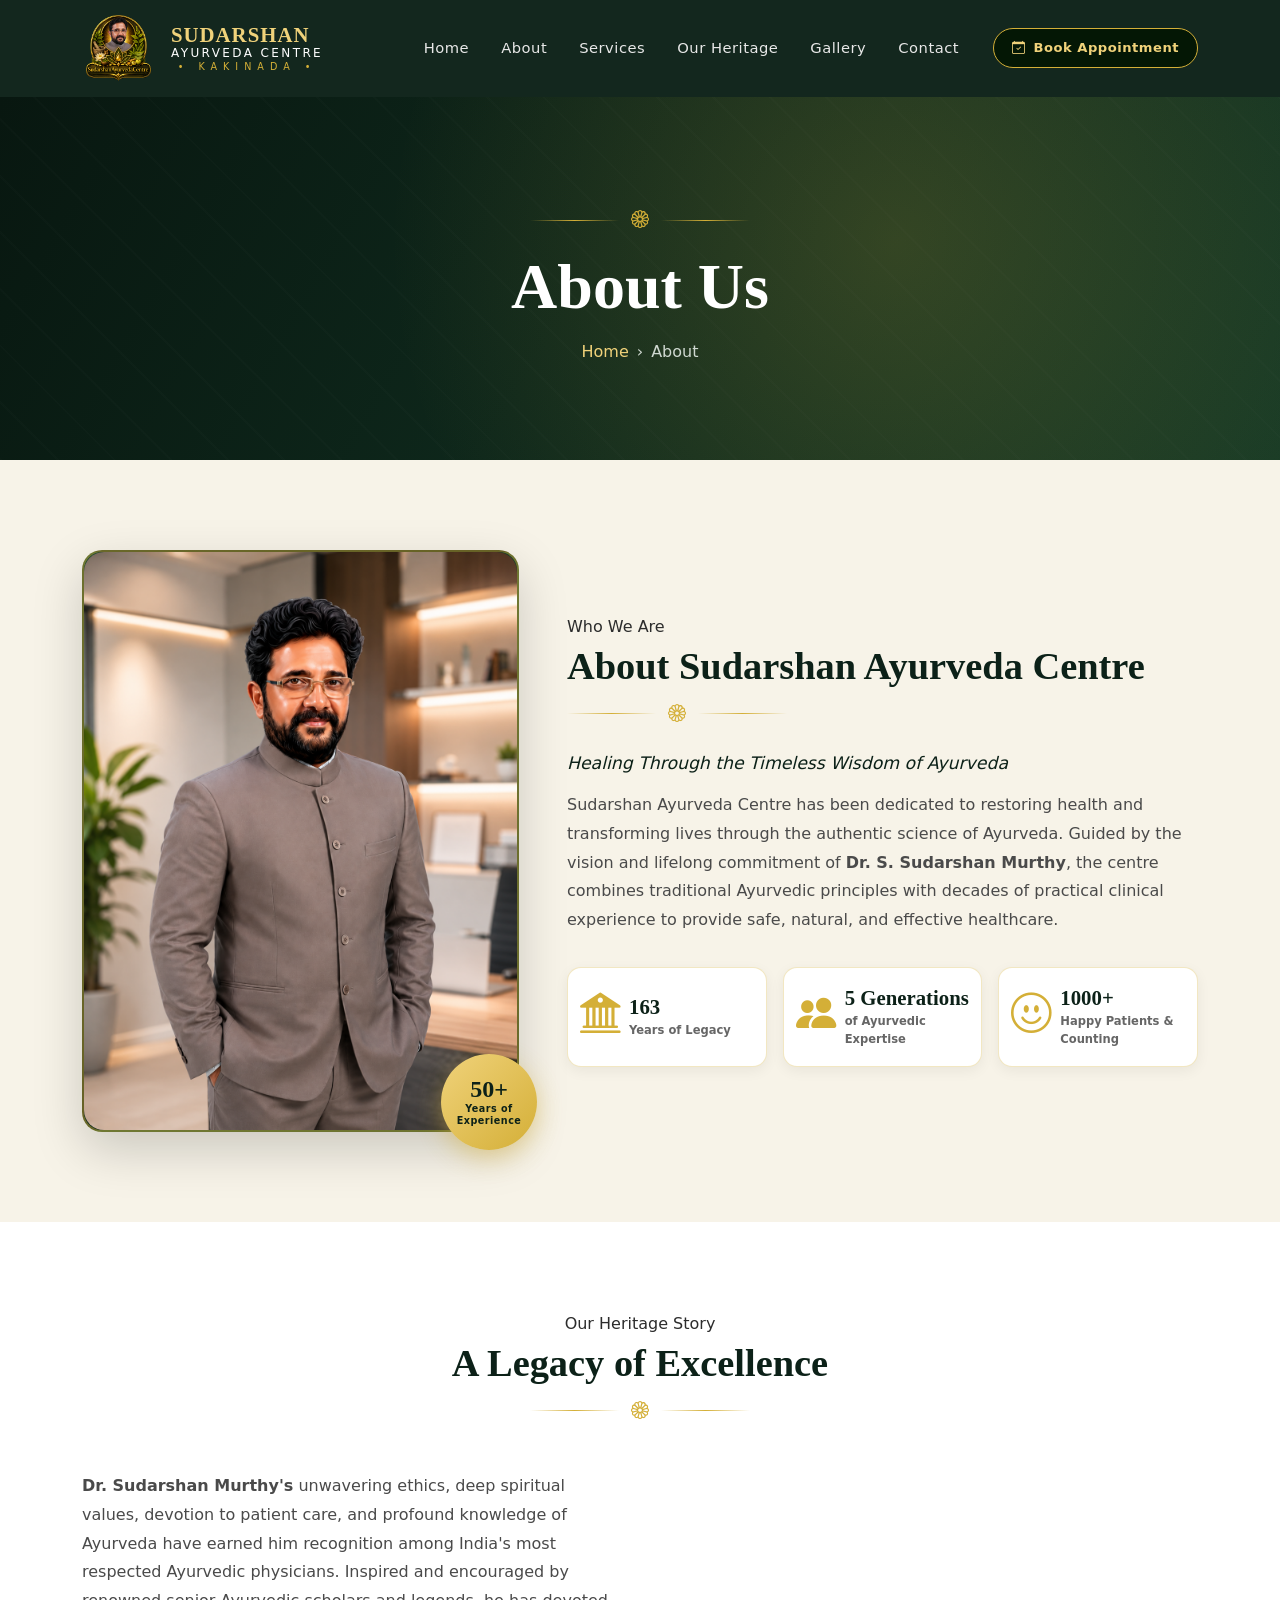
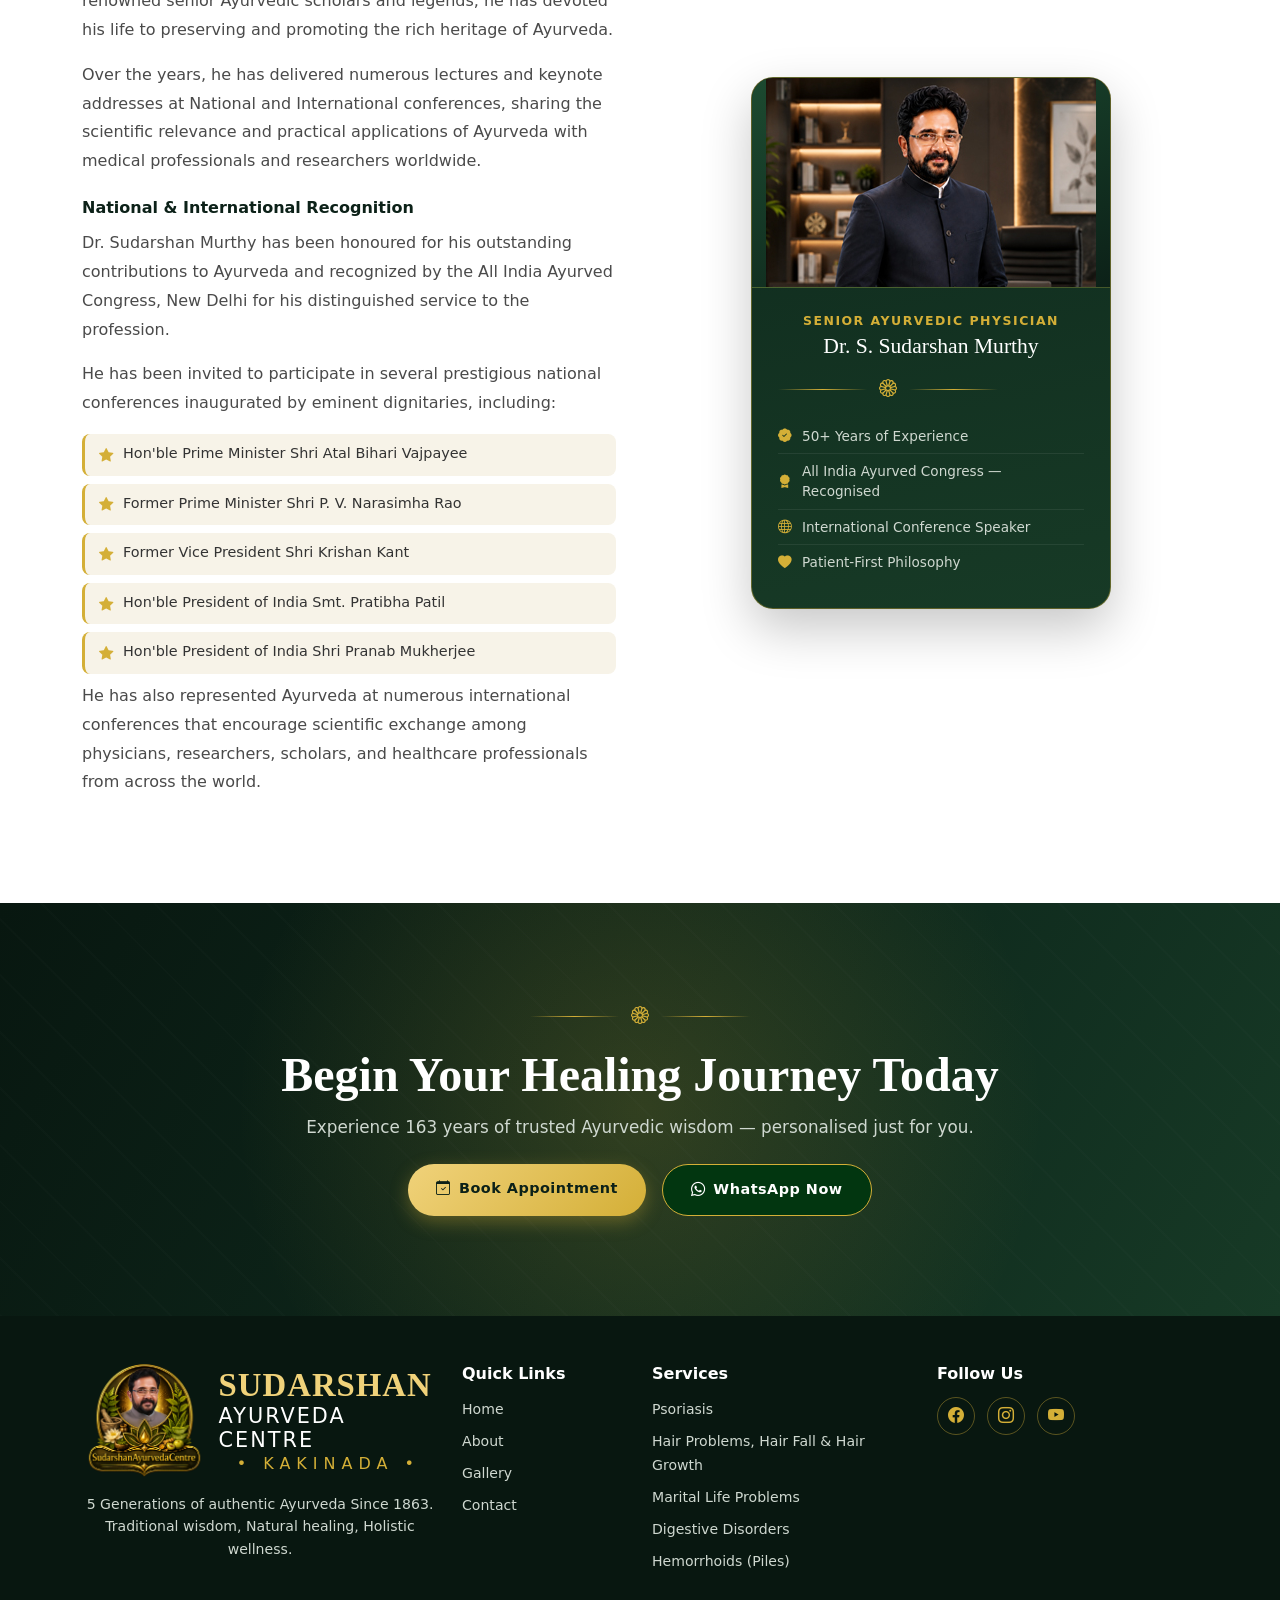
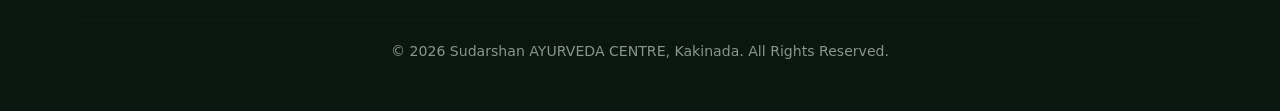
==== about.html @ 75b2943d "added our heritage page" ====
<!DOCTYPE html>
<html lang="en">
<head>
  <meta charset="UTF-8">
  <meta name="viewport" content="width=device-width, initial-scale=1.0">
  <title>About Us | Sudarshan AYURVEDA CENTRE</title>
  <meta name="description" content="Learn about Sudarshan Ayurveda Centre, Dr. S. Sudarshan Murthy, and our 163-year legacy of authentic Ayurvedic healing in Kakinada.">

  <!-- Bootstrap 5 -->
  <link href="https://cdn.jsdelivr.net/npm/bootstrap@5.3.3/dist/css/bootstrap.min.css" rel="stylesheet">
  <!-- Bootstrap Icons -->
  <link rel="stylesheet" href="https://cdn.jsdelivr.net/npm/bootstrap-icons@1.11.3/font/bootstrap-icons.css">
  <!-- Google Fonts -->
  <link rel="preconnect" href="https://fonts.googleapis.com">
  <link href="https://fonts.googleapis.com/css2?family=Playfair+Display:wght@600;700;800&family=Poppins:wght@300;400;500;600;700&display=swap" rel="stylesheet">

  <!-- Shared Styles -->
  <!-- About Page Additional Styles -->
  <link rel="stylesheet" href="styles/style.css">
  <link rel="stylesheet" href="styles/about.css">
</head>
<body>

  <!-- ===== NAVBAR (reused from index) ===== -->
 <!-- ===== HEADER / NAVBAR ===== -->
<!-- ===== HEADER / NAVBAR ===== -->
<header class="site-header" id="header">
  <nav class="navbar navbar-expand-lg navbar-dark">
    <div class="container">
      <a class="navbar-brand d-flex align-items-center gap-3" href="#home">
        <div class="brand-logo">
          <!-- <i class="bi bi-flower2"></i> -->
          <img src="./images/Logo.png" alt="Sudarshan AYURVEDA CENTRE Logo" class="brand-logo">
        </div>
        <div class="brand-text">
          <span class="brand-title">SUDARSHAN</span>
          <span class="brand-sub">AYURVEDA CENTRE</span>
          <span class="brand-location">• KAKINADA •</span>
        </div>
      </a>
      <button class="navbar-toggler" type="button" data-bs-toggle="collapse" data-bs-target="#navMenu">
        <span class="navbar-toggler-icon"></span>
      </button>
        <div class="collapse navbar-collapse" id="navMenu">
        <ul class="navbar-nav ms-auto align-items-lg-center gap-lg-1">
          <li class="nav-item"><a class="nav-link active" href="index.html">Home</a></li>
          <li class="nav-item"><a class="nav-link" href="about.html">About</a></li>
          <li class="nav-item"><a class="nav-link" href="services.html">Services</a></li>
          <li class="nav-item"><a class="nav-link" href="our-heritage.html">Our Heritage</a></li>
          <li class="nav-item"><a class="nav-link" href="gallery.html">Gallery</a></li>
          <li class="nav-item"><a class="nav-link" href="contact.html">Contact</a></li>
          <li class="nav-item ms-lg-3 mt-3 mt-lg-0">
            <a href="contact.html" class="btn btn-book"><i class="bi bi-calendar-check me-2"></i>Book Appointment</a>
          </li>
        </ul>
      </div>
    </div>
  </nav>
</header>

  <!-- ===== SECTION 1 : HERO BANNER ===== -->
  <section class="about-hero" aria-label="About page hero">
    <div class="about-hero__overlay"></div>
    <div class="container position-relative text-center">
      <div class="ornament-divider mx-auto mb-3">
        <span></span><i class="bi bi-flower1"></i><span></span>
      </div>
      <h1 class="about-hero__title">About Us</h1>
      <nav aria-label="breadcrumb">
        <ol class="breadcrumb justify-content-center about-breadcrumb">
          <li class="breadcrumb-item"><a href="index.html">Home</a></li>
          <li class="breadcrumb-item active" aria-current="page">About</li>
        </ol>
      </nav>
    </div>
  </section>

  <!-- ===== SECTION 2 : ABOUT HOSPITAL ===== -->
  <section class="py-section bg-cream" id="about-hospital">
    <div class="container">
      <div class="row align-items-center g-5">

        <!-- Image block -->
        <div class="col-lg-5" data-reveal="left">
          <div class="about-img-wrap">
            <div class="about-img-main">
              <!-- <i class="bi bi-flower2"></i> -->
               <img src="./images/About.png" alt="About Hospital" class="img-fluid">
            </div>
            <!-- Floating badge -->
            <div class="about-badge">
              <span class="about-badge__num">50+</span>
              <span class="about-badge__txt">Years of<br>Experience</span>
            </div>
          </div>
        </div>

        <!-- Text block -->
        <div class="col-lg-7" data-reveal="right">
          <span class="eyebrow">Who We Are</span>
          <h2 class="section-title mt-1">About Sudarshan Ayurveda Centre</h2>
          <div class="ornament-divider mb-4"><span></span><i class="bi bi-flower1"></i><span></span></div>
          <p class="about-lead">
            <em>Healing Through the Timeless Wisdom of Ayurveda</em>
          </p>
          <p class="body-text">
            Sudarshan Ayurveda Centre has been dedicated to restoring health and transforming lives through
            the authentic science of Ayurveda. Guided by the vision and lifelong commitment of
            <strong>Dr. S. Sudarshan Murthy</strong>, the centre combines traditional Ayurvedic principles
            with decades of practical clinical experience to provide safe, natural, and effective healthcare.
          </p>
          <!-- Quick stats row -->
           <div class="row g-3 mt-2">
            <div class="col-6 col-sm-4 col-12 d-flex justify-content-center">
              <div class="mini-stat">
                <i class="bi bi-bank2"></i>
                <div class="mini-stat__content">
                  <h5>163</h5>
                  <p>Years of Legacy</p>
                </div>
              </div>
            </div>
            <div class="col-6 col-sm-4 col-12 d-flex justify-content-center">
              <div class="mini-stat">
                <i class="bi bi-people-fill"></i>
                <div class="mini-stat__content">
                  <h5>5 <span>Generations</span></h5><p> of Ayurvedic Expertise</p>
                <!-- <h5>5</h5><p>Generations of Ayurvedic Expertise</p> -->
                 </div>
              </div>
            </div>
            <!-- <div class="col-6 col-sm-3">
              <div class="mini-stat">
                <i class="bi bi-leaf"></i>
                <h5>260+</h5><p>Formulas</p>
              </div>
            </div> -->
            <div class="col-6 col-sm-4 col-12 d-flex justify-content-center">
              <div class="mini-stat">
                <i class="bi bi-emoji-smile"></i>
                <div class="mini-stat__content">
                  <h5>1000+</h5><p>Happy Patients & Counting</p>
                </div>
              </div>
            </div>
          </div>
        </div>

      </div>
    </div>
  </section>

  <!-- ===== SECTION 3 : HERITAGE / DR. PROFILE ===== -->
  <section class="py-section bg-white" id="heritage">
    <div class="container">
      <div class="text-center mb-5" data-reveal="up">
        <span class="eyebrow">Our Heritage Story</span>
        <h2 class="section-title mt-1">A Legacy of Excellence</h2>
        <div class="ornament-divider mx-auto"><span></span><i class="bi bi-flower1"></i><span></span></div>
      </div>

      <div class="row g-5 align-items-center">
        <div class="col-lg-6" data-reveal="right">
          <p class="body-text">
            <strong>Dr. Sudarshan Murthy's</strong> unwavering ethics, deep spiritual values, devotion to patient care, and
            profound knowledge of Ayurveda have earned him recognition among India's most respected
            Ayurvedic physicians. Inspired and encouraged by renowned senior Ayurvedic scholars and legends,
            he has devoted his life to preserving and promoting the rich heritage of Ayurveda.
          </p>
          <p class="body-text">
            Over the years, he has delivered numerous lectures and keynote addresses at National and
            International conferences, sharing the scientific relevance and practical applications of
            Ayurveda with medical professionals and researchers worldwide.
          </p>
          <h5 class="heritage-list-title" style="font-family: unset;"> National & International Recognition</h5>
         
            <p class="body-text">
            Dr. Sudarshan Murthy has been honoured for his outstanding contributions to Ayurveda and recognized by the All India Ayurved Congress, New Delhi for his distinguished service to the profession.
          </p>
            <p class="body-text">
            He has been invited to participate in several prestigious national conferences inaugurated by eminent dignitaries, including:
          </p>



          <!-- Dignitaries list -->
          
          <ul class="dignitary-list">
            <li><i class="bi bi-star-fill"></i> Hon'ble Prime Minister Shri Atal Bihari Vajpayee</li>
            <li><i class="bi bi-star-fill"></i> Former Prime Minister Shri P. V. Narasimha Rao</li>
            <li><i class="bi bi-star-fill"></i> Former Vice President Shri Krishan Kant</li>
            <li><i class="bi bi-star-fill"></i> Hon'ble President of India Smt. Pratibha Patil</li>
            <li><i class="bi bi-star-fill"></i> Hon'ble President of India Shri Pranab Mukherjee</li>
          </ul>

            <p class="body-text">
            He has also represented Ayurveda at numerous international conferences that encourage scientific exchange among physicians, researchers, scholars, and healthcare professionals from across the world.
          </p>
        </div>

        <!-- Doctor Profile Card -->
        <div class="col-lg-6 d-flex justify-content-center" data-reveal="left">
          <div class="dr-profile-card">
            <div class="dr-profile-card__photo">
              <!-- <i class="bi bi-person-fill"></i> -->
               <img src="./images/About-us-short.jpeg" alt="Dr. S. Sudarshan Murthy" class="img-fluid">
            </div>
            <div class="dr-profile-card__body">
              <p class="dr-profile-card__eyebrow">Senior Ayurvedic Physician</p>
              <h3 class="dr-profile-card__name">Dr. S. Sudarshan Murthy</h3>
              <div class="ornament-divider my-3"><span></span><i class="bi bi-flower1"></i><span></span></div>
              <ul class="dr-profile-card__badges">
                <li><i class="bi bi-patch-check-fill"></i> 50+ Years of Experience</li>
                <li><i class="bi bi-award-fill"></i> All India Ayurved Congress — Recognised</li>
                <li><i class="bi bi-globe"></i> International Conference Speaker</li>
                <li><i class="bi bi-heart-fill"></i> Patient-First Philosophy</li>
              </ul>
            </div>
          </div>
        </div>
      </div>
    </div>
  </section>

  <!-- ===== SECTION 4 : VISION & MISSION ===== -->
  <section class="py-section vision-section d-none" id="vision">
    <div class="container">
      <div class="text-center mb-5" data-reveal="up">
        <span class="eyebrow" style="color:var(--color-gold-light)">Our Purpose</span>
        <h2 class="section-title mt-1 text-white">Vision &amp; Mission</h2>
        <div class="ornament-divider mx-auto"><span></span><i class="bi bi-flower1"></i><span></span></div>
      </div>
      <div class="row g-4 justify-content-center">
        <div class="col-md-6 col-lg-4" data-reveal="up" style="--delay:.1s">
          <div class="vm-card">
            <div class="vm-card__icon"><i class="bi bi-eye"></i></div>
            <h4>Our Vision</h4>
            <p>To be the most trusted Ayurvedic healthcare institution in India, preserving ancient wisdom
               while making holistic wellness accessible to every individual seeking natural healing.</p>
          </div>
        </div>
        <div class="col-md-6 col-lg-4" data-reveal="up" style="--delay:.2s">
          <div class="vm-card">
            <div class="vm-card__icon"><i class="bi bi-compass"></i></div>
            <h4>Our Mission</h4>
            <p>To provide safe, effective, and personalised Ayurvedic care by combining classical knowledge
               with clinical expertise, empowering patients to live healthy, balanced lives naturally.</p>
          </div>
        </div>
        <div class="col-md-6 col-lg-4" data-reveal="up" style="--delay:.3s">
          <div class="vm-card">
            <div class="vm-card__icon"><i class="bi bi-gem"></i></div>
            <h4>Our Values</h4>
            <p>Integrity, compassion, authenticity, and patient-centric care guide every consultation,
               treatment, and herbal formulation we craft at Sudarshan Ayurveda Centre.</p>
          </div>
        </div>
      </div>
    </div>
  </section>

  <!-- ===== SECTION 5 : WHY CHOOSE US ===== -->
  <section class="py-section bg-cream d-none" id="why-us">
    <div class="container">
      <div class="text-center mb-5" data-reveal="up">
        <span class="eyebrow">Why Patients Trust Us</span>
        <h2 class="section-title mt-1">Why Choose Sudarshan Ayurveda</h2>
        <div class="ornament-divider mx-auto"><span></span><i class="bi bi-flower1"></i><span></span></div>
      </div>
      <div class="row g-4">
        <div class="col-sm-6 col-lg-3" data-reveal="up" style="--delay:.05s">
          <div class="why-card">
            <div class="why-card__icon"><i class="bi bi-patch-check"></i></div>
            <h5>Authentic Ayurveda</h5>
            <p>Classical treatments and herbal formulations prepared strictly as per Ayurvedic scriptures.</p>
          </div>
        </div>
        <div class="col-sm-6 col-lg-3" data-reveal="up" style="--delay:.1s">
          <div class="why-card">
            <div class="why-card__icon"><i class="bi bi-person-hearts"></i></div>
            <h5>Personalised Care</h5>
            <p>Every patient receives a unique treatment plan tailored to their constitution and condition.</p>
          </div>
        </div>
        <div class="col-sm-6 col-lg-3" data-reveal="up" style="--delay:.15s">
          <div class="why-card">
            <div class="why-card__icon"><i class="bi bi-shield-check"></i></div>
            <h5>Safe &amp; Natural</h5>
            <p>Zero harmful chemicals. Only nature-sourced, ethically prepared medicines and therapies.</p>
          </div>
        </div>
        <div class="col-sm-6 col-lg-3" data-reveal="up" style="--delay:.2s">
          <div class="why-card">
            <div class="why-card__icon"><i class="bi bi-award"></i></div>
            <h5>National Recognition</h5>
            <p>Recognised by the All India Ayurved Congress for distinguished service to the profession.</p>
          </div>
        </div>
        <div class="col-sm-6 col-lg-3" data-reveal="up" style="--delay:.25s">
          <div class="why-card">
            <div class="why-card__icon"><i class="bi bi-capsule"></i></div>
            <h5>260+ Formulations</h5>
            <p>A rich in-house pharmacopoeia of over 260 herbal medicines crafted through generations.</p>
          </div>
        </div>
        <div class="col-sm-6 col-lg-3" data-reveal="up" style="--delay:.3s">
          <div class="why-card">
            <div class="why-card__icon"><i class="bi bi-geo-alt"></i></div>
            <h5>63+ Cities Served</h5>
            <p>Patients travel from across Andhra Pradesh, Telangana, and beyond to seek our care.</p>
          </div>
        </div>
        <div class="col-sm-6 col-lg-3" data-reveal="up" style="--delay:.35s">
          <div class="why-card">
            <div class="why-card__icon"><i class="bi bi-clock-history"></i></div>
            <h5>Root Cause Focus</h5>
            <p>We treat the origin of illness, not just the symptoms, ensuring lasting, natural relief.</p>
          </div>
        </div>
        <div class="col-sm-6 col-lg-3" data-reveal="up" style="--delay:.4s">
          <div class="why-card">
            <div class="why-card__icon"><i class="bi bi-globe2"></i></div>
            <h5>Global Expertise</h5>
            <p>International conference presentations and recognition by India's leading medical bodies.</p>
          </div>
        </div>
      </div>
    </div>
  </section>

  <!-- ===== SECTION 6 : LEGACY TIMELINE ===== -->
  <section class="py-section bg-white d-none" id="timeline">
    <div class="container">
      <div class="text-center mb-5" data-reveal="up">
        <span class="eyebrow">Our Journey</span>
        <h2 class="section-title mt-1">Legacy Timeline</h2>
        <div class="ornament-divider mx-auto"><span></span><i class="bi bi-flower1"></i><span></span></div>
      </div>
      <div class="timeline">
        <div class="timeline__item" data-reveal="left">
          <div class="timeline__dot"><i class="bi bi-flower2"></i></div>
          <div class="timeline__card">
            <span class="timeline__year">1863</span>
            <h5>Foundation</h5>
            <p>Sudarshan Ayurveda Centre is established, beginning a century-long journey of healing.</p>
          </div>
        </div>
        <div class="timeline__item timeline__item--right" data-reveal="right">
          <div class="timeline__dot"><i class="bi bi-book"></i></div>
          <div class="timeline__card">
            <span class="timeline__year">Early 1900s</span>
            <h5>Second Generation</h5>
            <p>Knowledge passed to the next generation, expanding the herbal formulation library.</p>
          </div>
        </div>
        <div class="timeline__item" data-reveal="left">
          <div class="timeline__dot"><i class="bi bi-people"></i></div>
          <div class="timeline__card">
            <span class="timeline__year">Mid 1900s</span>
            <h5>Growing Legacy</h5>
            <p>Third and fourth generations carry forward authentic Ayurveda across the region.</p>
          </div>
        </div>
        <div class="timeline__item timeline__item--right" data-reveal="right">
          <div class="timeline__dot"><i class="bi bi-award"></i></div>
          <div class="timeline__card">
            <span class="timeline__year">National Recognition</span>
            <h5>All India Ayurved Congress</h5>
            <p>Dr. S. Sudarshan Murthy receives national recognition for distinguished contributions.</p>
          </div>
        </div>
        <div class="timeline__item" data-reveal="left">
          <div class="timeline__dot"><i class="bi bi-globe"></i></div>
          <div class="timeline__card">
            <span class="timeline__year">International</span>
            <h5>Global Outreach</h5>
            <p>Keynote addresses at international conferences attended by Presidents and Prime Ministers.</p>
          </div>
        </div>
        <div class="timeline__item timeline__item--right" data-reveal="right">
          <div class="timeline__dot"><i class="bi bi-star"></i></div>
          <div class="timeline__card">
            <span class="timeline__year">Today</span>
            <h5>Continuing the Mission</h5>
            <p>Five generations strong — serving 1000+ patients across 63+ cities with authentic care.</p>
          </div>
        </div>
      </div>
    </div>
  </section>

  <!-- ===== SECTION 7 : CTA ===== -->
  <section class="about-cta" aria-label="Call to action">
    <div class="about-cta__overlay"></div>
    <div class="container position-relative text-center" data-reveal="up">
      <div class="ornament-divider mx-auto mb-3"><span></span><i class="bi bi-flower1"></i><span></span></div>
      <h2 class="about-cta__title">Begin Your Healing Journey Today</h2>
      <p class="about-cta__sub">
        Experience 163 years of trusted Ayurvedic wisdom — personalised just for you.
      </p>
      <div class="d-flex flex-wrap gap-3 justify-content-center mt-4">
        <a href="contact.html" class="btn btn-book-lg">
          <i class="bi bi-calendar-check me-2"></i>Book Appointment
        </a>
        <a href="https://wa.me/910000000000" target="_blank" class="btn btn-whatsapp">
          <i class="bi bi-whatsapp me-2"></i>WhatsApp Now
        </a>
      </div>
    </div>
  </section>

  <!-- ===== FOOTER (reused from index) ===== -->
 <footer class="site-footer">
  <div class="container py-5">
    <div class="row g-4 justify-content-center">
      <div class="col-lg-4">
        <div class="footer-brand">
          <!-- <i class="bi bi-flower2"></i> -->
           <img src="./images/Logo.png" alt="Sudarshan AYURVEDA CENTRE Logo" class="brand-logo">
          <div class="d-grid">
            <span class="brand-title">SUDARSHAN</span>
            <span class="brand-sub">AYURVEDA CENTRE</span>
                      <span class="brand-location">• KAKINADA •</span>

          </div>
        </div>
        <p class="mt-3">5 Generations of authentic Ayurveda Since 1863. <br> Traditional wisdom, Natural healing, Holistic wellness.</p>
      </div>
      <div class="col-lg-2 col-6">
        <h6>Quick Links</h6>
        <ul class="footer-links">
          <li><a href="./index.html">Home</a></li>
          <li><a href="./about.html">About</a></li>
          <li><a href="./gallery.html">Gallery</a></li>
          <li><a href="./contact.html">Contact</a></li>
        </ul>
      </div>
      <div class="col-lg-3 col-6">
        <h6>Services</h6>
        <ul class="footer-links">
          <li><a href="./services.html#svc-1">Psoriasis</a></li>
          <li><a href="./services.html#svc-2">Hair Problems, Hair Fall & Hair Growth</a></li>
          <li><a href="./services.html#svc-3">Marital Life Problems</a></li>
          <li><a href="./services.html#svc-4">Digestive Disorders</a></li>
          <li><a href="./services.html#svc-5">Hemorrhoids (Piles)</a></li>
        </ul>
      </div>
      <div class="col-lg-3">
        <h6>Follow Us</h6>
        <div class="social-icons">
          <a href="https://www.facebook.com/profile.php?id=61590923502077" target="_blank"><i class="bi bi-facebook"></i></a>
          <a href="https://www.instagram.com/sudarshanayurvedacentre/" target="_blank"><i class="bi bi-instagram"></i></a>
          <a href="https://www.youtube.com/channel/UCOG59hq217nGDN2wRkL2xsw" target="_blank"><i class="bi bi-youtube"></i></a>
          <!-- <a href="https://wa.me/919959092350" target="_blank"><i class="bi bi-whatsapp"></i></a> -->
        </div>
      </div>
    </div>
    <hr>
    <p class="text-center mb-0 copyright">© 2026 Sudarshan AYURVEDA CENTRE, Kakinada. All Rights Reserved.</p>
  </div>
</footer>

  <a href="#" class="back-to-top" id="backToTop" aria-label="Back to top">
    <i class="bi bi-arrow-up"></i>
  </a>

  <!-- Bootstrap JS -->
  <script src="https://cdn.jsdelivr.net/npm/bootstrap@5.3.3/dist/js/bootstrap.bundle.min.js"></script>
  <!-- About Page JS -->
  <script src="js/about.js"></script>
  <script src="scripts/script.js"></script>
</body>
</html>
---- styles/style.css ----
/* ==========================================================================
   Sudarshan AYURVEDA CENTRE - Custom Styles
   ========================================================================== */

:root {
  --color-dark-green: #0c2118;
  --color-deep-green: #0f2a1d;
  --color-mid-green: #143524;
  --color-gold: #d4af37;
  --color-gold-light: #f0d27a;
  --color-cream: #f7f3e8;
  --color-text-muted: #cfd8d0;
  --font-heading: 'Times New Roman', Times, serif;;
  /* --font-body: 'Poppins', sans-serif; */
}

* { box-sizing: border-box; }

body {
  /* font-family: var(--font-body); */
  background-color: var(--color-cream);
  color: #2c2c2c;
  overflow-x: hidden;
}

h1, h2, h3, h4, h5, .brand-title {
  font-family: var(--font-heading);
}

a { text-decoration: none; }

/* ===== Ornament Divider ===== */
.ornament-divider {
  display: flex;
  align-items: center;
  justify-content: center;
  gap: 12px;
  color: var(--color-gold);
  width: 220px;
}
.ornament-divider span {
  height: 1px;
  flex: 1;
  background: linear-gradient(90deg, transparent, var(--color-gold), transparent);
}
.ornament-divider i { font-size: 1.1rem; }

/* ===== Section Heading ===== */
.section-heading .eyebrow {
  display: inline-block;
  /* color: var(--color-gold); */
  color: #916f00;
  font-weight: 600;
  letter-spacing: 2px;
  text-transform: uppercase;
  font-size: 26px;
  margin-bottom: 8px;
}
.section-heading h2 {
  font-weight: 700;
  color: var(--color-dark-green);
  font-size: clamp(1.8rem, 4vw, 2.6rem);
  margin-bottom: 14px;
}
.testimonials-section .section-heading h2,
.contact-section .section-heading h2 { color: #fff; }

/* ===== HEADER / NAVBAR ===== */
.site-header {
  /* background: linear-gradient(180deg, rgba(8,20,14,0.97), rgba(12,33,24,0.93)); */
  /* position: fixed; */
  top: 0;
  z-index: 1000;
  /* border-bottom: 1px solid rgba(212,175,55,0.25); */
  width: 100%;
}
.navbar { padding: 10px 0;  }

.brand-logo {
      width: 73px;
    height: 66px;
  /* width: 48px;
  height: 48px; */
  /* border-radius: 50%;
  border: 2px solid var(--color-gold);
  display: flex;
  align-items: center;
  justify-content: center;
  font-size: 1.4rem;
  color: var(--color-gold);
  margin-right: 12px;
  flex-shrink: 0; */
}
.brand-text { display: flex; flex-direction: column; line-height: 1.1; }
.brand-title {
  color: var(--color-gold-light);
  font-weight: 700;
  font-size: 1.3rem;
  letter-spacing: 1px;
}
.brand-sub {
  color: #fff;
  font-size: 0.75rem;
  letter-spacing: 2.4px; 
  /* font-size: 0.65rem;
  letter-spacing: 2px; */
}
.brand-location {
  color: var(--color-gold);
  font-size: 0.6rem;
  letter-spacing: 6px;
  margin-top: 2px;
  text-align: center;
}

.navbar-nav .nav-link {
  color: #e8e8e8 !important;
  font-weight: 500;
  font-size: 0.92rem;
  letter-spacing: 0.5px;
  padding: 8px 14px !important;
  transition: color .2s ease;
  position: relative;
}
.navbar-nav .nav-link:hover,
.navbar-nav .nav-link.active { color: var(--color-gold-light) !important; }

.btn-book {
  /* background: transparent; */
  background-color: #041705;
  border: 1.5px solid var(--color-gold);
  color: var(--color-gold-light) !important;
  font-weight: 600;
  font-size: 0.82rem;
  padding: 9px 18px;
  border-radius: 30px;
  letter-spacing: 0.5px;
  transition: all .25s ease;
}
.btn-book:hover { background: var(--color-gold); color: var(--color-dark-green) !important; }

/* ===== HERO SECTION ===== */
.hero-section {
  position: relative;
  /* background:
    radial-gradient(circle at 78% 35%, rgba(212,175,55,0.25), transparent 45%),
    linear-gradient(120deg, #081710 0%, #0f2a1d 45%, #173a26 100%); */
  padding: 70px 0 40px;
  color: #fff;
  overflow: hidden;
  background-image: url('../images/home-bg-2.png');
      background-position: center;
    background-size: cover;
    background-repeat: no-repeat;

  
}
.hero-overlay {
  position: absolute;
  inset: 0;
  /* background: repeating-linear-gradient(45deg, rgba(255,255,255,0.015) 0 2px, transparent 2px 40px); */
  pointer-events: none;
}
.min-vh-hero { min-height: 60vh; }

.hero-text .ornament-divider { 
  justify-content: center; 
  /* width: 180px;  */
  width: 62%;
  margin: auto;

}

.hero-heading {
  font-family: 'Times New Roman', Times, serif;
  font-weight: 800;
  line-height: 1.15;
  text-align: center;
}
.hero-heading .line-1,
.hero-heading .line-2 {
  display: block;
  color: #f1f1f1;
  font-size: clamp(1.6rem, 3.6vw, 2.6rem);
}
.hero-heading .line-3 {
  display: block;
  font-size: clamp(2.8rem, 6.5vw, 5rem);
  background: linear-gradient(180deg, #f7d756, var(--color-gold) 60%, #9a7004);
  -webkit-background-clip: text;
  background-clip: text;
  color: transparent;
  margin-top: 4px;
}

.hero-tagline {
  color: var(--color-gold-light);
  font-weight: 600;
  letter-spacing: 1.5px;
  font-size: 0.85rem;
  margin: 10px 0 10px;
  /* margin: 18px 0 14px; */
  border-top: 1px solid rgba(212,175,55,0.4);
  border-bottom: 1px solid rgba(212,175,55,0.4);
  padding: 10px 0;
  display: inline-flex;
  align-items: center;
}

.hero-desc {
  color: var(--color-text-muted);
  font-size: 1.02rem;
  margin-bottom: 30px;
}

.hero-btns { display: flex; flex-wrap: wrap; gap: 16px; justify-content: center; }

.btn-book-lg {
  background: linear-gradient(135deg, var(--color-gold-light), var(--color-gold));
  color: var(--color-dark-green);
  font-weight: 700;
  padding: 14px 28px;
  border-radius: 30px;
  font-size: 0.9rem;
  letter-spacing: 0.5px;
  box-shadow: 0 6px 18px rgba(212,175,55,0.35);
  border: none;
  transition: transform .2s ease;
}
.btn-book-lg:hover { transform: translateY(-2px); color: var(--color-dark-green); }

.btn-whatsapp {
  background: #023610;
  border: 1.5px solid #3fae5a;
  /* color: #8fe3a3; */
  color: #fff;
  font-weight: 700;
  padding: 14px 28px;
  border-radius: 30px;
  font-size: 0.9rem;
  letter-spacing: 0.5px;
  transition: all .2s ease;
  border: 1.5px solid var(--color-gold);
}
.btn-whatsapp:hover { background: #3fae5a; color: #fff; }

/* Doctor section */
.doctor-wrap {
  position: relative;
  max-width: 420px;
  /* max-width: 300px; */
  margin: 0 auto;
  text-align: center;
  margin-bottom: -10px;
}
.doctor-glow {
  position: absolute;
  inset: -20px;
  border-radius: 50%;
  background: radial-gradient(circle, rgba(240,210,122,0.35), transparent 65%);
  filter: blur(10px);
  z-index: 0;
}
.doctor-photo {
  position: relative;
  z-index: 1;
  width: 100%;
  aspect-ratio: 1 / 1;
  max-width: 340px;
  margin: 0 auto;
  /* border-radius: 50%; */
  /* background: linear-gradient(160deg, #2b4a36, #16301f); */
  /* border: 3px solid var(--color-gold); */
  display: flex;
  align-items: center;
  justify-content: center;
  font-size: 9rem;
  color: rgba(240,210,122,0.5);
  /* box-shadow: 0 0 60px rgba(212,175,55,0.4); */
}
.doctor-card {
  position: relative;
  z-index: 2;
  /* margin: -30px auto 0;
  max-width: 330px;
  background: rgba(10,25,17,0.92);
  border: 1px solid var(--color-gold);
  border-radius: 14px;
  padding: 16px 20px; */
  /* margin-top: -160px; */
}
.doctor-card img {
          max-width: 65%;
    height: auto;
    display: block;
    margin: 0 auto;
    position: absolute;
    top: -119px;
    left: 0;
    right: -50px;
}
.doctor-card h3 {
  color: var(--color-gold-light);
  font-size: 1.25rem;
  margin-bottom: 4px;
}
.doctor-role { color: #fff; font-size: 0.9rem; margin-bottom: 6px; }
.doctor-exp {
  color: var(--color-gold);
  font-size: 0.78rem;
  font-weight: 600;
  letter-spacing: 1px;
  margin: 0;
}

.Sudarshan-Murthy{
  width: 150%;
}



.site-header {
  background: rgb(12 33 24 / 97%);
  position: relative;
  top: 0;
  z-index: 1000;
  width: 100%;
  border-bottom: 1px solid transparent;
  transition: background 0.3s ease, border-color 0.3s ease, box-shadow 0.3s ease, transform 0.4s ease;
}

.site-header.fixed {
  position: fixed;
  animation: headerSlideDown 0.45s ease forwards;
}

.site-header.scrolled {
  background: linear-gradient(180deg, rgba(8,20,14,0.98), rgba(12,33,24,0.97));
  border-bottom: 1px solid rgba(212,175,55,0.25);
  box-shadow: 0 4px 18px rgba(0,0,0,0.25);
}

@keyframes headerSlideDown {
  from {
    transform: translateY(-100%);
    opacity: 0;
  }
  to {
    transform: translateY(0);
    opacity: 1;
  }
}

/* Stats bar */
.stats-bar {
  margin-top: 10px;
  /* background: rgba(255,255,255,0.04); */
  background-color: #041705;
  /* border: 1px solid rgba(212,175,55,0.3); */
  border: 1px solid rgb(212 175 55);
  border-radius: 18px;
  padding: 10px 15px;
  opacity: 0.9;

}
.stat-item{
  
  flex: 1;
  display: flex;
  /* flex-direction: column; */
  /* align-items: center; */
  justify-content: center;
  padding: 0px;
  /* border-right: 1px solid rgba(212, 175, 55, 0.18); */
  border-right: 1px solid rgb(212 175 55);
  gap: 20px;
  transition: background .2s ease;
}
.stat-item:last-child { border-right: none; }
  .stat-item i {
  font-size: 3.8rem;
  color: var(--color-gold);
  /* margin-bottom: 8px; */
  display: block;
}
.stat-text{
  text-align: left;
}
.stat-item h4 {
  font-family: var(--font-heading);
  font-weight: 700;
  color: var(--color-gold-light);
  font-size: 2.8rem;
  margin-bottom: 2px;
}
.stat-item p {
  color: var(--color-text-muted);
  font-size: 15px;
  /* font-size: 0.78rem; */
  margin: 0;
  line-height: 1.3;
}

/* ===== POSTER HERO OVERRIDE ===== */
.hero-section {
  /* min-height: 89vh; */
  /* min-height: 100vh; */
  padding: 0;
  background-image: url('../images/hero-desktop-bg.png');
  background-position: center center;
  background-size: cover;
  background-repeat: no-repeat;
}

.hero-shade {
  position: absolute;
  inset: 0;
  background:
    linear-gradient(90deg, rgba(0, 18, 7, 0.45) 0%, rgba(0, 18, 7, 0.2) 47%, rgba(0, 18, 7, 0.05) 100%),
    linear-gradient(180deg, rgba(0, 0, 0, 0.18), rgba(0, 18, 7, 0.08) 72%, rgba(0, 15, 5, 0.5));
  pointer-events: none;
}

.hero-shell {
  position: relative;
  z-index: 1;
  min-height: 89vh;
  padding: 0px 3.1vw 0;
}

.hero-poster {
  position: relative;
  min-height: calc(100vh - 92px);
  max-width: 1920px;
  margin: 0 auto;
  display: grid;
  grid-template-columns: minmax(600px, 58%) minmax(430px, 42%);
  grid-template-rows: 1fr auto;
}

.hero-copy {
  position: relative;
  z-index: 3;
  align-self: end;
  /* align-self: start; */
  max-width: 1030px;
  padding-top: clamp(18px, 3.1vw, 58px);
  text-align: center;
}

.hero-devotion {
  color: #fffaf0;
  font-family: var(--font-heading);
  font-size: clamp(1.3rem, 1.9vw, 2.45rem);
  font-weight: 800;
  text-shadow: 0 3px 12px rgba(0, 0, 0, 0.78);
  margin-bottom: clamp(8px, 1vw, 18px);
}

.hero-brand-lockup {
  display: flex;
  align-items: center;
  justify-content: center;
  gap: clamp(12px, 1.7vw, 28px);
}

.hero-emblem {
  width: clamp(126px, 15vw, 300px);
  height: auto;
  filter: drop-shadow(0 8px 22px rgba(0, 0, 0, 0.58));
}

.hero-brand-text h1 {
  margin: 0;
  color: #f7d66a;
  font-family: var(--font-heading);
  /* font-size: clamp(4.2rem, 8.1vw, 9.4rem); */
      font-size: clamp(2rem, 5.4vw, 9.4rem);
  font-weight: 800;
  line-height: 0.9;
  text-transform: uppercase;
  /* text-shadow:
    0 2px 0 #795309,
    0 6px 22px rgba(0, 0, 0, 0.66),
    0 0 24px rgba(255, 229, 120, 0.36); */

        background: linear-gradient(180deg, #f7d756, var(--color-gold) 60%, #9a7004);
    -webkit-background-clip: text;
    background-clip: text;
    color: transparent;
}

.hero-brand-text p {
  margin: clamp(7px, 1vw, 16px) 0 0;
  color: #fff;
  font-family: var(--font-heading);
  /* font-size: clamp(2rem, 3.9vw, 4.35rem); */
  font-size: clamp(2rem, 3vw, 4.35rem);
  line-height: 0.98;
  letter-spacing: 0.12em;
  text-transform: uppercase;
  text-shadow: 0 5px 18px rgba(0, 0, 0, 0.72);
}

.hero-rule {
  width: min(560px, 70%);
  margin: clamp(12px, 10px, 26px) auto;
  /* margin: clamp(12px, 1.45vw, 26px) auto; */
  display: flex;
  align-items: center;
  justify-content: center;
  gap: 14px;
  color: var(--color-gold-light);
}

.hero-rule span {
  height: 1px;
  flex: 1;
  background: linear-gradient(90deg, transparent, var(--color-gold-light), transparent);
}

.hero-legacy {
  margin: 0;
  color: #f4c84a;
  font-family: var(--font-heading);
  /* font-size: clamp(1.65rem, 2.55vw, 3.25rem); */
  font-size: clamp(1.65rem, 2vw, 3.25rem);
  font-weight: 800;
  line-height: 1.08;
  text-transform: uppercase;
  text-shadow: 0 4px 14px rgba(0, 0, 0, 0.74);
}

.hero-subcopy {
  margin: 5px 0 12px;
  color: #fff;
  font-family: var(--font-heading);
  font-size: clamp(1.15rem, 1.65vw, 2.15rem);
  line-height: 1.2;
  text-shadow: 0 4px 12px rgba(0, 0, 0, 0.76);
}

.hero-doctor {
  position: absolute;
  z-index: 2;
  right: clamp(105px, 11vw, 250px);
  /* bottom: 88px; */
  bottom: 0px;
  width: clamp(390px, 34.7vw, 680px);
  max-height: calc(100% - 12px);
  /* max-height: calc(100vh - 112px); */
  object-fit: contain;
  object-position: bottom center;
  filter: drop-shadow(0 22px 32px rgba(0, 0, 0, 0.56));
}

.hero-details {
  grid-column: 1 / 3;
  align-self: end;
  position: relative;
  z-index: 5;
  padding-bottom: 0;
}

.hero-stats {
  /* width: min(960px, 51vw); */
  width: min(960px, 48vw);
  margin: 0 0 24px 2.8vw;
  display: grid;
  grid-template-columns: repeat(4, minmax(0, 1fr));
  background: rgba(0, 34, 10, 0.9);
  border: 2px solid rgba(229, 190, 62, 0.82);
  border-radius: 28px;
  box-shadow: 0 16px 42px rgba(0, 0, 0, 0.32);
  overflow: hidden;
}

.hero-stat {
  /* min-height: 146px; */
  padding: 10px 16px 16px;
  display: flex;
  flex-direction: column;
  align-items: center;
  justify-content: center;
  text-align: center;
  border-right: 1px solid rgba(229, 190, 62, 0.78);
}

.hero-stat-logo{
    width: clamp(1.72rem, 8vw, 4.35rem);
    height: clamp(1.72rem, 8vw, 4.35rem);
    margin-bottom: 6px;
  }
.hero-stat:last-child {
  border-right: 0;
}

.hero-stat i {
  color: #f2cc5f;
  font-size: clamp(2.25rem, 2.8vw, 4.1rem);
  line-height: 1;
  margin-bottom: 8px;
}

.hero-stat strong {
  color: #fff4bb;
  font-family: var(--font-heading);
  font-size: clamp(1.15rem, 1.65vw, 2.45rem);
  line-height: 1.02;
}

.hero-stat span {
  color: #fff;
  font-size: clamp(0.82rem, 16px  , 1.25rem);
  /* font-weight: 700; */
  line-height: 1.15;
}

.hero-actions {
  width: min(960px, 48vw);
  margin: 0 0 28px 2.8vw;
  display: flex;
  align-items: center;
  justify-content: center;
  flex-wrap: wrap;
  gap: clamp(14px, 1.2vw, 24px);
}

.hero-action {
  min-width: 292px;
  min-height: 76px;
  padding: 12px 24px;
  display: inline-flex;
  align-items: center;
  justify-content: center;
  gap: 14px;
  border-radius: 10px;
  color: #061c0c;
  box-shadow: 0 10px 26px rgba(0, 0, 0, 0.26);
}

.hero-action:hover {
  transform: translateY(-2px);
  color: #061c0c;
}

.hero-action i {
  width: 48px;
  height: 48px;
  display: inline-flex;
  align-items: center;
  justify-content: center;
  border-radius: 50%;
  font-size: 1.65rem;
}

.hero-action span {
  display: flex;
  flex-direction: column;
  line-height: 1.12;
}

.hero-action strong {
  font-size: 1.16rem;
  text-transform: uppercase;
}

.hero-action small {
  font-size: 0.83rem;
}

.hero-action-book {
  background: linear-gradient(180deg, #ffe584, #e6b330);
}

.hero-action-book i {
  background: #082411;
  color: #f8cb4c;
}

.hero-action-whatsapp {
  background: linear-gradient(180deg, #0cbf4a, #057222);
  color: #fff;
  border: 1px solid rgba(183, 255, 196, 0.52);
}

.hero-action-whatsapp:hover {
  color: #fff;
}

.hero-action-whatsapp i {
  color: #fff;
  border: 2px solid #fff;
}

.hero-phones {
  display: grid;
  grid-template-columns: auto auto;
  align-items: center;
  gap: 0 14px;
  padding-left: 18px;
  color: #fff;
  font-size: clamp(1.25rem, 1.55vw, 2rem);
  font-weight: 800;
  line-height: 1.08;
  border-left: 2px solid rgba(229, 190, 62, 0.72);
  text-shadow: 0 3px 12px rgba(0, 0, 0, 0.75);
}

.hero-phones i {
  grid-row: 1 / 3;
  color: #f3bf46;
  font-size: 2.1rem;
}

.hero-bottom {
  min-height: 92px;
  margin: 0 -3.1vw;
  padding: 12px 7vw 14px;
  display: flex;
  align-items: center;
  justify-content: center;
  gap: 34px;
  background: rgba(0, 36, 12, 0.94);
  border-top: 3px solid #d8a93a;
  color: #fff;
  text-align: center;
  box-shadow: 0 -10px 30px rgba(0, 0, 0, 0.2);
}

.hero-bottom i {
  color: #f4cd62;
  font-size: clamp(2.3rem, 3.2vw, 4.2rem);
  line-height: 1;
}

.hero-bottom strong {
  display: block;
  color: #f4c84a;
  font-family: var(--font-heading);
  font-size: clamp(1.45rem, 1.15vw, 3rem);
  /* font-size: clamp(1.45rem, 2.15vw, 3rem); */
  line-height: 1.1;
  text-transform: uppercase;
}

.hero-bottom span {
  display: block;
  color: #fff;
  font-family: var(--font-heading);
  font-size: clamp(1rem, 1vw, 2rem);
  /* font-size: clamp(1rem, 1.5vw, 2rem); */
  line-height: 1.25;
}

.hero-bottom b {
  color: #f4c84a;
  padding: 0 14px;
}

/* ===== ABOUT SECTION ===== */
.about-section { background: var(--color-cream); }
.about-image-block {
  width: 100%;
  aspect-ratio: 4/3.2;
  border-radius: 18px;
  background: linear-gradient(160deg, #173a26, #0c2118);
  border: 3px solid var(--color-gold);
  display: flex;
  align-items: center;
  justify-content: center;
  font-size: 6rem;
  color: rgba(240,210,122,0.55);
}
.about-image-block img{
  border-radius: 18px;

}

.about-subtitle {
  font-weight: 700;
  color: var(--color-dark-green);
  margin-bottom: 16px;
}
.about-text { color: #4a4a4a; margin-bottom: 14px; line-height: 1.7; }
.about-list { list-style: none; padding: 0; margin: 20px 0; }
.about-list li { margin-bottom: 10px; color: #333; font-weight: 500; }
.about-list i { color: var(--color-gold); margin-right: 8px; }

.btn-outline-gold {
  border: 1.5px solid var(--color-dark-green);
  color: var(--color-dark-green);
  font-weight: 600;
  padding: 11px 26px;
  border-radius: 30px;
  transition: all .25s ease;
}
.btn-outline-gold:hover { background: var(--color-dark-green); color: var(--color-gold-light); }

/* ===== SERVICES SECTION ===== */
.services-section { background: #fff; }
.service-card {
  background: var(--color-cream);
  border: 1px solid rgba(12,33,24,0.08);
  border-radius: 16px;
  padding: 34px 26px;
  height: 100%;
  transition: transform .25s ease, box-shadow .25s ease;
  background:#01381c;
}
.service-card:hover {
  transform: translateY(-6px);
  box-shadow: 0 14px 30px rgba(12,33,24,0.12);
}
.service-icon {
  width: 60px;
  height: 60px;
  margin: auto;
  border-radius: 50%;
  background: linear-gradient(135deg, var(--color-dark-green), var(--color-mid-green));
  color: var(--color-gold-light);
  display: flex;
  align-items: center;
  justify-content: center;
  font-size: 1.6rem;
  margin-bottom: 18px;
  color:#fff;
  border:3px solid #fff;
}
.service-card h4 { font-weight: 700; color: var(--color-dark-green); margin-bottom: 10px; text-align: center;  color:#fff; }
.service-card p { color: #555; font-size: 0.92rem; margin: 0; line-height: 1.6; }

/* ===== TESTIMONIALS SECTION ===== */
.testimonials-section {
  background: linear-gradient(135deg, #0c2118, #173a26);
  color: #fff;
}
.testimonialSwiper { position: relative; }
.testimonialSwiper .swiper-slide {
  display: flex;
  height: auto;
}
.testimonial-card {
  max-width: 700px;
  width: 100%;
  height: 100%;
  /* background: rgba(255,255,255,0.05); */
  background: #fff;
  /* border: 1px solid rgba(212,175,55,0.3); */
  border: 3px solid #d4af37;
  border-radius: 18px;
  /* padding: 50px 40px; */
  padding: 0px 16px;
  text-align: center;
  position: relative;
  cursor: pointer;
  user-select: text;
}
.testimonial-card.copied {
  box-shadow: inset 0 0 0 1px rgba(212,175,55,0.45);
}
.quote-icon {
  font-size: 2.5rem;
  color: var(--color-gold);
  margin-bottom: 10px;
}
.testimonial-card p {
  font-size: 1.05rem;
  /* font-style: italic; */
  /* color: #e8e8e8; */
  color:#000;
  line-height: 1.8;
  margin-bottom: 20px;
}
.testimonial-card h5 { color: var(--color-gold); margin-bottom: 2px; }
.testimonial-card span { color: #000; font-size: 0.85rem; }
/* .testimonial-card span { color: var(--color-text-muted); font-size: 0.85rem; } */

.carousel-control-prev, .carousel-control-next { width: 5%; }
.carousel-indicators [data-bs-target] { background-color: var(--color-gold); }


.swiper-button-prev:after, .swiper-rtl .swiper-button-next:after, .swiper-button-next:after, .swiper-rtl .swiper-button-prev:after{
  font-size: 1.8rem !important;
  font-weight: bold !important;
  color: var(--color-gold);
}

.swiper-pagination-bullet-active{
  color: var(--color-gold) !important;
  background: var(--color-gold) !important;
}
/* ===== GALLERY SECTION ===== */
.gallery-section { background: var(--color-cream); }
.gallery-item {
  aspect-ratio: 4/3;
  border-radius: 14px;
  background: linear-gradient(150deg, #1c4a30, #0c2118);
  display: flex;
  align-items: center;
  justify-content: center;
  font-size: 3rem;
  color: rgba(240,210,122,0.6);
  border: 2px solid rgba(212,175,55,0.4);
  transition: transform .25s ease;
}
.gallery-item:hover { transform: scale(1.04); }

/* ===== CONTACT SECTION ===== */
.contact-section { background: linear-gradient(135deg, #173a26, #0c2118); }
.contact-info-card {
  background: rgba(255,255,255,0.05);
  border: 1px solid rgba(212,175,55,0.3);
  border-radius: 16px;
  padding: 34px 28px;
  height: 100%;
}
.contact-info-item {
  display: flex;
  align-items: flex-start;
  gap: 14px;
  margin-bottom: 22px;
}
.contact-info-item i { color: var(--color-gold); font-size: 1.3rem; margin-top: 3px; }
.contact-info-item h6 { color: var(--color-gold-light); font-weight: 600; margin-bottom: 2px; }
.contact-info-item p { color: var(--color-text-muted); margin: 0; font-size: 0.9rem; }

.contact-form {
  background: #fff;
  border-radius: 16px;
  padding: 34px 30px;
}
.contact-form .form-label { font-weight: 600; color: var(--color-dark-green); font-size: 0.88rem; }
.contact-form .form-control {
  border-radius: 8px;
  border: 1px solid #d8d8d8;
  padding: 10px 14px;
}
.contact-form .form-control:focus {
  border-color: var(--color-gold);
  box-shadow: 0 0 0 0.2rem rgba(212,175,55,0.2);
}

/* ===== FOOTER ===== */
.site-footer { background: #081710; color: var(--color-text-muted); }
.footer-brand { display: flex; align-items: center; gap: 12px; justify-content: center; }
.footer-brand i { font-size: 2rem; color: var(--color-gold); }
/* .footer-brand .brand-title { color: var(--color-gold-light); font-size: 1.05rem; } */
/* .footer-brand .brand-sub { color: #fff; font-size: 0.65rem; letter-spacing: 2px; } */
.site-footer p { font-size: 0.88rem; line-height: 1.6; text-align: center;}
.site-footer h6 { color: #fff; font-weight: 600; margin-bottom: 14px; }
.footer-links { list-style: none; padding: 0; }
.footer-links li { margin-bottom: 8px; }
.footer-links a { color: var(--color-text-muted); font-size: 0.88rem; transition: color .2s ease; }
.footer-links a:hover { color: var(--color-gold-light); }
.social-icons { display: flex; gap: 12px; }
.social-icons a {
  width: 38px; height: 38px;
  border: 1px solid rgba(212,175,55,0.4);
  border-radius: 50%;
  display: flex; align-items: center; justify-content: center;
  color: var(--color-gold);
  transition: all .2s ease;
}


.site-footer .brand-logo{
  /* width: 40px;
  height: 40px;
  border-radius: 50%;
  object-fit: cover; */
  width: 35%;
    height: 51%;
    /* border-radius: 50%; */
    object-fit: cover;

}
.footer-brand .brand-sub{
  color: #fff;
  font-size: 1.3rem;
  letter-spacing: 2px;
  line-height: normal;
}

.footer-brand .brand-title{
color: var(--color-gold-light);
    font-size: 2.05rem;
  line-height: normal;

}
.footer-brand .brand-location{
    color: var(--color-gold);
    font-size: 1rem;
    letter-spacing: 6px;
    margin-top: 2px;
    text-align: center;
  line-height: normal;

}


.social-icons a:hover { background: var(--color-gold); color: #081710; }
.site-footer hr { border-color: rgba(255,255,255,0.1); margin: 30px 0 20px; }
.copyright { font-size: 0.82rem; color: #8a958e; }

/* ===== BACK TO TOP ===== */
.back-to-top {
  position: fixed;
  bottom: 24px;
  right: 24px;
  width: 46px;
  height: 46px;
  background: var(--color-gold);
  color: var(--color-dark-green);
  border-radius: 50%;
  display: flex;
  align-items: center;
  justify-content: center;
  font-size: 1.2rem;
  z-index: 999;
  box-shadow: 0 4px 14px rgba(0,0,0,0.25);
  opacity: 0;
  visibility: hidden;
  transform: translateY(10px);
  transition: all .3s ease;
}
.back-to-top.show { opacity: 1; visibility: visible; transform: translateY(0); }

/* ===== RESPONSIVE ===== */
@media (max-width: 991.98px) {
  .navbar-collapse {
    background: rgba(8,20,14,0.98);
    border-radius: 10px;
    padding: 16px;
    margin-top: 10px;
  }
  .min-vh-hero { min-height: auto; }
  .stats-bar { padding: 24px 10px; }

  .navbar-brand{
    margin:0;
    gap: 10px !important;
  }
}

@media (max-width: 575.98px) {
  .hero-section { padding: 40px 0 30px; }
  .doctor-photo { font-size: 6rem; }
  .hero-btns { flex-direction: column; }
  .hero-btns .btn { width: 100%; text-align: center; }
  .testimonial-card { padding: 36px 22px; }

  .mt-lg-0{
  margin-top: 0px !important;
}
.Sudarshan-Murthy{
  width: 100%;
}
.doctor-card img{
 max-width: 66%;
        height: initial;
        display: block;
        margin: 0 auto;
        position: absolute;
        top: -110px;
        left: 0;
        right: 0px;
}
.hero-text .ornament-divider{
  width: 100%;
}
}

@media (max-width: 1199.98px) {
  .hero-poster {
    grid-template-columns: 56% 44%;
  }

  .hero-doctor {
    right: 4vw;
    width: clamp(370px, 39vw, 520px);
  }

  .hero-stats {
    width: min(860px, 58vw);
  }

  .hero-action {
    min-width: 244px;
  }
}

@media (max-width: 991.98px) {
  .hero-section {
    min-height: auto;
    background-image: url('../images/hero-mobile-bg.png');
    background-position: center top;
  }

  .hero-shade {
    background:
      linear-gradient(180deg, rgba(0, 18, 7, 0.08) 0%, rgba(0, 18, 7, 0.18) 44%, rgba(0, 20, 7, 0.86) 78%, rgba(0, 17, 5, 0.98) 100%),
      linear-gradient(90deg, rgba(0, 18, 7, 0.3), rgba(0, 18, 7, 0.03) 50%, rgba(0, 18, 7, 0.14));
  }

  .hero-shell {
    min-height: auto;
    padding: 88px 0 0;
  }

  .hero-poster {
    min-height: 0;
    display: flex;
    flex-direction: column;
    align-items: stretch;
  }

  .hero-copy {
    width: 100%;
    max-width: 760px;
    margin: 0 auto;
    padding: 0 22px;
  }

  .hero-devotion {
    font-size: clamp(1.15rem, 4.5vw, 1.8rem);
    margin-bottom: 8px;
  }

  .hero-brand-lockup {
    gap: 10px;
  }

  .hero-emblem {
    width: clamp(104px, 24vw, 160px);
  }

  .hero-brand-text h1 {
    font-size: clamp(3.1rem, 13.2vw, 6.2rem);
  }

  .hero-brand-text p {
    font-size: clamp(1.36rem, 6.1vw, 2.8rem);
    letter-spacing: 0.11em;
  }

  .hero-rule {
    width: min(520px, 78%);
    margin: 10px auto 16px;
  }

  .hero-legacy {
    max-width: 620px;
    margin: 0 auto;
    font-size: clamp(1.65rem, 6.5vw, 2.65rem);
  }

  .hero-subcopy {
    max-width: 540px;
    margin: 6px auto 0;
    font-size: clamp(1.15rem, 4.6vw, 1.8rem);
  }

  .hero-doctor {
    position: relative;
    right: auto;
    bottom: auto;
    width: min(74vw, 500px);
    max-height: none;
    margin: 18px auto -4px;
    display: block;
  }

  .hero-details {
    width: 100%;
    padding: 0 22px;
  }

  .hero-stats {
    width: min(100%, 720px);
    margin: 0 auto 18px;
    border-radius: 18px;
  }

  .hero-stat {
    min-height: 132px;
    padding: 14px 10px;
  }

  .hero-stat i {
    font-size: clamp(2rem, 7vw, 3rem);
  }

  .hero-stat strong {
    font-size: clamp(1rem, 3.9vw, 1.9rem);
  }

  .hero-stat span {
    font-size: clamp(0.72rem, 2.55vw, 1rem);
  }

  .hero-actions {
    width: min(100%, 720px);
    margin: 0 auto 18px;
    display: flex;
    justify-content: center;
    flex-wrap: wrap;
    gap: 14px 18px;
  }

  .hero-action {
    min-width: 0;
    min-height: 68px;
    padding: 10px 14px;
  }

  .hero-action i {
    width: 42px;
    height: 42px;
    font-size: 1.45rem;
  }

  .hero-action strong {
    font-size: clamp(10px, 1.8vw, 1.05rem);
    /* font-size: clamp(0.85rem, 2.8vw, 1.05rem); */
  }

  .hero-action small {
    font-size: clamp(0.67rem, 2.2vw, 0.82rem);
  }

  .hero-phones {
    grid-column: 1 / -1;
    width: fit-content;
    margin: 0 auto;
    display: flex;
    gap: 14px;
    padding: 6px 0 0;
    border-left: 0;
    color: #fff;
    font-size: clamp(1.45rem, 5.4vw, 2.1rem);
  }

  .hero-phones span + span {
    padding-left: 14px;
    border-left: 2px solid rgba(229, 190, 62, 0.78);
  }

  .hero-phones i {
    font-size: clamp(1.45rem, 5vw, 2rem);
  }

  .hero-bottom {
    min-height: 0;
    margin: 0 -22px;
    padding: 15px 20px 20px;
    gap: 16px;
  }
}

@media (max-width: 575.98px) {
  .hero-section {
    padding: 0;
    height: 100vh;
  }

  .hero-shell {
    padding-top: 0px;
  }

  .hero-copy {
    padding: 0 12px;
    display: none;
  }

  .hero-brand-lockup {
    justify-content: flex-start;
  }

  .hero-emblem {
    width: 112px;
    flex: 0 0 auto;
  }

  .hero-brand-text h1 {
    font-size: clamp(2.85rem, 15.8vw, 4.7rem);
  }

  .hero-brand-text p {
    font-size: clamp(1.18rem, 6.4vw, 2.05rem);
    letter-spacing: 0.08em;
  }

  .hero-legacy {
    font-size: clamp(1.52rem, 7.4vw, 2.15rem);
  }

  .hero-doctor {
    width: min(88vw, 390px);
    margin-top: 14px;
  }

  .hero-details {
    padding: 0 14px;
  }

  .hero-stats {
    grid-template-columns: repeat(4, minmax(0, 1fr));
    border-radius: 14px;
  }

  .hero-stat {
    min-height: 108px;
    padding: 10px 6px;
  }

  .hero-stat i {
    font-size: clamp(1.72rem, 8vw, 2.35rem);
    margin-bottom: 6px;
  }
  /* .hero-stat img{
    width: clamp(1.72rem, 8vw, 2.35rem);
    height: clamp(1.72rem, 8vw, 2.35rem);
    margin-bottom: 6px;
  } */

  .hero-stat strong {
    font-size: clamp(0.8rem, 3.9vw, 1.48rem);
  }

  .hero-stat span {
    font-size: clamp(0.62rem, 3.1vw, 0.82rem);
  }

  .hero-actions {
    width: 100%;
    gap: 12px;
    flex-wrap: nowrap;
  }

  .hero-action {
    border-radius: 9px;
    gap: 10px;
    padding: 9px 10px;
  }

  .hero-action i {
    /* width: 38px;
    height: 38px;
    font-size: 1.3rem; */
      width: 30px;
    height: 30px;
    font-size: 1rem;
    flex: 0 0 auto;
  }

  .hero-phones {
    flex-wrap: wrap;
    justify-content: center;
  }

  .hero-bottom {
    margin: 0 -14px;
  }

  .hero-bottom i {
    font-size: 2rem;
  }

  .hero-bottom strong {
    /* font-size: clamp(1.3rem, 6.3vw, 1.9rem); */
    font-size: clamp(1rem, 4vw, 1.9rem);;
  }

  .hero-bottom span {
    font-size: clamp(14px, 3vw, 1.35rem);
  }

  .hero-bottom b {
    padding: 0 8px;
  }
}



/*  */
---- styles/about.css ----
/* ==========================================================================
   about.css — Additional styles for About page only
   Inherits all variables, utilities, navbar, footer from style.css
   ========================================================================== */

/* ---- Shared page utilities ---- */
.py-section { padding: 90px 0; }
.bg-cream   { background-color: var(--color-cream); }
.bg-white   { background-color: #fff; }

.section-title {
  font-weight: 700;
  color: var(--color-dark-green);
  font-size: clamp(1.7rem, 3.5vw, 2.4rem);
  margin-bottom: 12px;
}

.body-text {
  color: #4a4a4a;
  line-height: 1.8;
  margin-bottom: 16px;
}

/* ---- Scroll reveal base ---- */
/* [data-reveal] {
  opacity: 0;
  transform: translateY(30px);
  transition: opacity .6s ease calc(var(--delay, 0s)), transform .6s ease calc(var(--delay, 0s));
}
[data-reveal="left"]  { transform: translateX(-40px); }
[data-reveal="right"] { transform: translateX(40px); }
[data-reveal].revealed {
  opacity: 1;
  transform: translate(0);
} */

/* ==========================================================================
   SECTION 1 — HERO BANNER
   ========================================================================== */
.about-hero {
  position: relative;
  background: linear-gradient(120deg, #081710 0%, #0f2a1d 55%, #173a26 100%);
  padding: 110px 0 80px;
  overflow: hidden;
}
.about-hero::before {
  content: '';
  position: absolute;
  inset: 0;
  background: repeating-linear-gradient(45deg, rgba(255,255,255,0.012) 0 2px, transparent 2px 40px);
  pointer-events: none;
}
.about-hero__overlay {
  position: absolute;
  inset: 0;
  background: radial-gradient(circle at 70% 40%, rgba(212,175,55,0.18), transparent 55%);
}
.about-hero__title {
  font-family: var(--font-heading);
  font-weight: 800;
  font-size: clamp(2.4rem, 5vw, 4rem);
  color: #fff;
  margin-bottom: 14px;
}
.about-breadcrumb {
  --bs-breadcrumb-divider: '›';
}
.about-breadcrumb .breadcrumb-item a { color: var(--color-gold-light); }
.about-breadcrumb .breadcrumb-item.active,
.about-breadcrumb .breadcrumb-item + .breadcrumb-item::before {
  color: var(--color-text-muted);
}

/* ==========================================================================
   SECTION 2 — ABOUT HOSPITAL
   ========================================================================== */
.about-img-wrap {
  position: relative;
  max-width: 440px;
  margin: 0 auto;
}
.about-img-main {
  width: 100%;
  aspect-ratio: 4/3.2;
  border-radius: 20px;
  background: linear-gradient(150deg, #1c4a30, #0c2118);
  border: 2px solid rgba(212,175,55,0.45);
  display: flex;
  align-items: center;
  justify-content: center;
  font-size: 7rem;
  color: rgba(240,210,122,0.55);
  box-shadow: 0 18px 50px rgba(0,0,0,0.18);
}
.about-img-main img{
  border-radius: 20px;
}
.about-badge {
  position: absolute;
  bottom: -18px;
  right: -18px;
  background: linear-gradient(135deg, var(--color-gold-light), var(--color-gold));
  color: var(--color-dark-green);
  border-radius: 50%;
  width: 96px;
  height: 96px;
  display: flex;
  flex-direction: column;
  align-items: center;
  justify-content: center;
  box-shadow: 0 8px 24px rgba(212,175,55,0.45);
  text-align: center;
}
.about-badge__num {
  font-family: var(--font-heading);
  font-weight: 800;
  font-size: 1.5rem;
  line-height: 1;
}
.about-badge__txt {
  font-size: 0.6rem;
  font-weight: 600;
  line-height: 1.2;
  letter-spacing: 0.5px;
  margin-top: 2px;
}
.about-lead {
  color: var(--color-dark-green);
  font-size: 1.08rem;
  font-weight: 500;
  margin-bottom: 14px;
}

/* Mini stats */
.mini-stat {
  background: #fff;
  border: 1px solid rgba(212,175,55,0.3);
  border-radius: 14px;
  padding: 16px 12px;
  text-align: center;
  box-shadow: 0 4px 14px rgba(0,0,0,0.06);
  display: flex;
  gap: 8px;
  width: 234px;
  height: 100px;
  align-items: center;
}
.mini-stat__content{
  text-align: left;
}
.mini-stat i { font-size: 2.54rem; color: var(--color-gold); margin-bottom: 6px; display: block; }
.mini-stat h5 {
  font-family: var(--font-heading);
  font-weight: 700;
  color: var(--color-dark-green);
  font-size: 1.3rem;
  margin-bottom: 2px;
}
.mini-stat p { font-size: 0.72rem; color: #666; margin: 0; font-weight: 800;}

/* ==========================================================================
   SECTION 3 — HERITAGE / DR. PROFILE
   ========================================================================== */
.heritage-list-title {
  font-weight: 700;
  color: var(--color-dark-green);
  margin: 22px 0 12px;
  font-size: 1rem;
}
.dignitary-list {
  list-style: none;
  padding: 0;
  margin: 0;
}
.dignitary-list li {
  display: flex;
  align-items: flex-start;
  gap: 10px;
  padding: 9px 14px;
  border-radius: 8px;
  background: var(--color-cream);
  border-left: 3px solid var(--color-gold);
  margin-bottom: 8px;
  font-size: 0.9rem;
  color: #333;
  font-weight: 500;
}
.dignitary-list i { color: var(--color-gold); margin-top: 2px; flex-shrink: 0; }

/* Doctor Profile Card */
.dr-profile-card {
  background: linear-gradient(170deg, #0f2a1d, #173a26);
  border: 1.5px solid rgba(212,175,55,0.4);
  border-radius: 22px;
  overflow: hidden;
  max-width: 360px;
  box-shadow: 0 20px 50px rgba(0,0,0,0.22);
  text-align: center;
}
.dr-profile-card__photo {
  height: 210px;
  background: linear-gradient(160deg, #1c4a30, #0c2118);
  display: flex;
  align-items: center;
  justify-content: center;
  font-size: 7rem;
  color: rgba(240,210,122,0.5);
  border-bottom: 1px solid rgba(212,175,55,0.25);
}
.dr-profile-card__body { padding: 24px 26px 28px; }
.dr-profile-card__eyebrow {
  color: var(--color-gold);
  font-size: 0.78rem;
  font-weight: 600;
  letter-spacing: 1.5px;
  text-transform: uppercase;
  margin-bottom: 4px;
}
.dr-profile-card__name {
  font-family: var(--font-heading);
  color: #fff;
  font-size: 1.35rem;
  margin-bottom: 0;
}
.dr-profile-card__badges {
  list-style: none;
  padding: 0;
  margin: 0;
  text-align: left;
}
.dr-profile-card__badges li {
  display: flex;
  align-items: center;
  gap: 10px;
  color: var(--color-text-muted);
  font-size: 0.85rem;
  padding: 7px 0;
  border-bottom: 1px solid rgba(255,255,255,0.07);
}
.dr-profile-card__badges li:last-child { border-bottom: none; }
.dr-profile-card__badges i { color: var(--color-gold); flex-shrink: 0; }

/* ==========================================================================
   SECTION 4 — VISION & MISSION
   ========================================================================== */
.vision-section {
  background: linear-gradient(135deg, #0c2118, #173a26);
}
.vm-card {
  background: rgba(255,255,255,0.05);
  border: 1px solid rgba(212,175,55,0.3);
  border-radius: 18px;
  padding: 38px 28px;
  text-align: center;
  height: 100%;
  transition: transform .25s ease, box-shadow .25s ease;
}
.vm-card:hover { transform: translateY(-6px); box-shadow: 0 16px 36px rgba(0,0,0,0.25); }
.vm-card__icon {
  width: 64px;
  height: 64px;
  border-radius: 50%;
  background: linear-gradient(135deg, var(--color-gold-light), var(--color-gold));
  color: var(--color-dark-green);
  display: flex;
  align-items: center;
  justify-content: center;
  font-size: 1.7rem;
  margin: 0 auto 18px;
}
.vm-card h4 {
  font-family: var(--font-heading);
  color: var(--color-gold-light);
  font-weight: 700;
  margin-bottom: 12px;
}
.vm-card p { color: var(--color-text-muted); font-size: 0.92rem; line-height: 1.7; margin: 0; }

/* ==========================================================================
   SECTION 5 — WHY CHOOSE US
   ========================================================================== */
.why-card {
  background: #fff;
  border: 1px solid rgba(12,33,24,0.08);
  border-radius: 16px;
  padding: 30px 22px;
  text-align: center;
  height: 100%;
  transition: transform .25s ease, box-shadow .25s ease;
}
.why-card:hover {
  transform: translateY(-5px);
  box-shadow: 0 14px 30px rgba(12,33,24,0.1);
}
.why-card__icon {
  width: 56px;
  height: 56px;
  border-radius: 50%;
  background: linear-gradient(135deg, var(--color-dark-green), var(--color-mid-green));
  color: var(--color-gold-light);
  display: flex;
  align-items: center;
  justify-content: center;
  font-size: 1.45rem;
  margin: 0 auto 16px;
}
.why-card h5 {
  font-family: var(--font-heading);
  font-weight: 700;
  color: var(--color-dark-green);
  margin-bottom: 8px;
  font-size: 1.05rem;
}
.why-card p { color: #555; font-size: 0.87rem; line-height: 1.65; margin: 0; }

/* ==========================================================================
   SECTION 6 — TIMELINE
   ========================================================================== */
.timeline {
  position: relative;
  max-width: 860px;
  margin: 0 auto;
  padding: 10px 0;
}
.timeline::before {
  content: '';
  position: absolute;
  left: 50%;
  top: 0; bottom: 0;
  width: 2px;
  background: linear-gradient(to bottom, transparent, var(--color-gold), var(--color-gold), transparent);
  transform: translateX(-50%);
}
.timeline__item {
  display: flex;
  justify-content: flex-end;
  padding-right: calc(50% + 32px);
  margin-bottom: 42px;
  position: relative;
}
.timeline__item--right {
  justify-content: flex-start;
  padding-right: 0;
  padding-left: calc(50% + 32px);
}
.timeline__dot {
  position: absolute;
  left: 50%;
  top: 16px;
  transform: translateX(-50%);
  width: 42px;
  height: 42px;
  border-radius: 50%;
  background: linear-gradient(135deg, var(--color-gold-light), var(--color-gold));
  color: var(--color-dark-green);
  display: flex;
  align-items: center;
  justify-content: center;
  font-size: 1rem;
  z-index: 1;
  box-shadow: 0 4px 14px rgba(212,175,55,0.5);
}
.timeline__card {
  background: #fff;
  border: 1px solid rgba(212,175,55,0.25);
  border-radius: 14px;
  padding: 20px 22px;
  max-width: 320px;
  box-shadow: 0 6px 18px rgba(0,0,0,0.07);
}
.timeline__year {
  display: inline-block;
  font-size: 0.75rem;
  font-weight: 700;
  letter-spacing: 1px;
  color: var(--color-gold);
  background: rgba(212,175,55,0.1);
  padding: 3px 10px;
  border-radius: 20px;
  margin-bottom: 8px;
}
.timeline__card h5 {
  font-family: var(--font-heading);
  font-weight: 700;
  color: var(--color-dark-green);
  margin-bottom: 6px;
  font-size: 1rem;
}
.timeline__card p { color: #555; font-size: 0.87rem; line-height: 1.6; margin: 0; }

/* Mobile timeline — stacked left-aligned */
@media (max-width: 767.98px) {
  .timeline::before { left: 20px; }
  .timeline__item,
  .timeline__item--right {
    justify-content: flex-start;
    padding-right: 0;
    padding-left: 58px;
  }
  .timeline__dot { left: 20px; }
  .timeline__card { max-width: 100%; }
}

/* ==========================================================================
   SECTION 7 — CTA
   ========================================================================== */
.about-cta {
  position: relative;
  background: linear-gradient(120deg, #081710 0%, #0f2a1d 60%, #173a26 100%);
  padding: 100px 0;
  overflow: hidden;
}
.about-cta::before {
  content: '';
  position: absolute;
  inset: 0;
  background: radial-gradient(circle at 50% 50%, rgba(212,175,55,0.18), transparent 60%);
}
.about-cta__overlay {
  position: absolute;
  inset: 0;
  background: repeating-linear-gradient(45deg, rgba(255,255,255,0.01) 0 2px, transparent 2px 40px);
}
.about-cta__title {
  font-family: var(--font-heading);
  font-weight: 800;
  font-size: clamp(1.8rem, 4vw, 3rem);
  color: #fff;
  margin-bottom: 12px;
}
.about-cta__sub {
  color: var(--color-text-muted);
  font-size: 1.05rem;
  margin: 0;
}
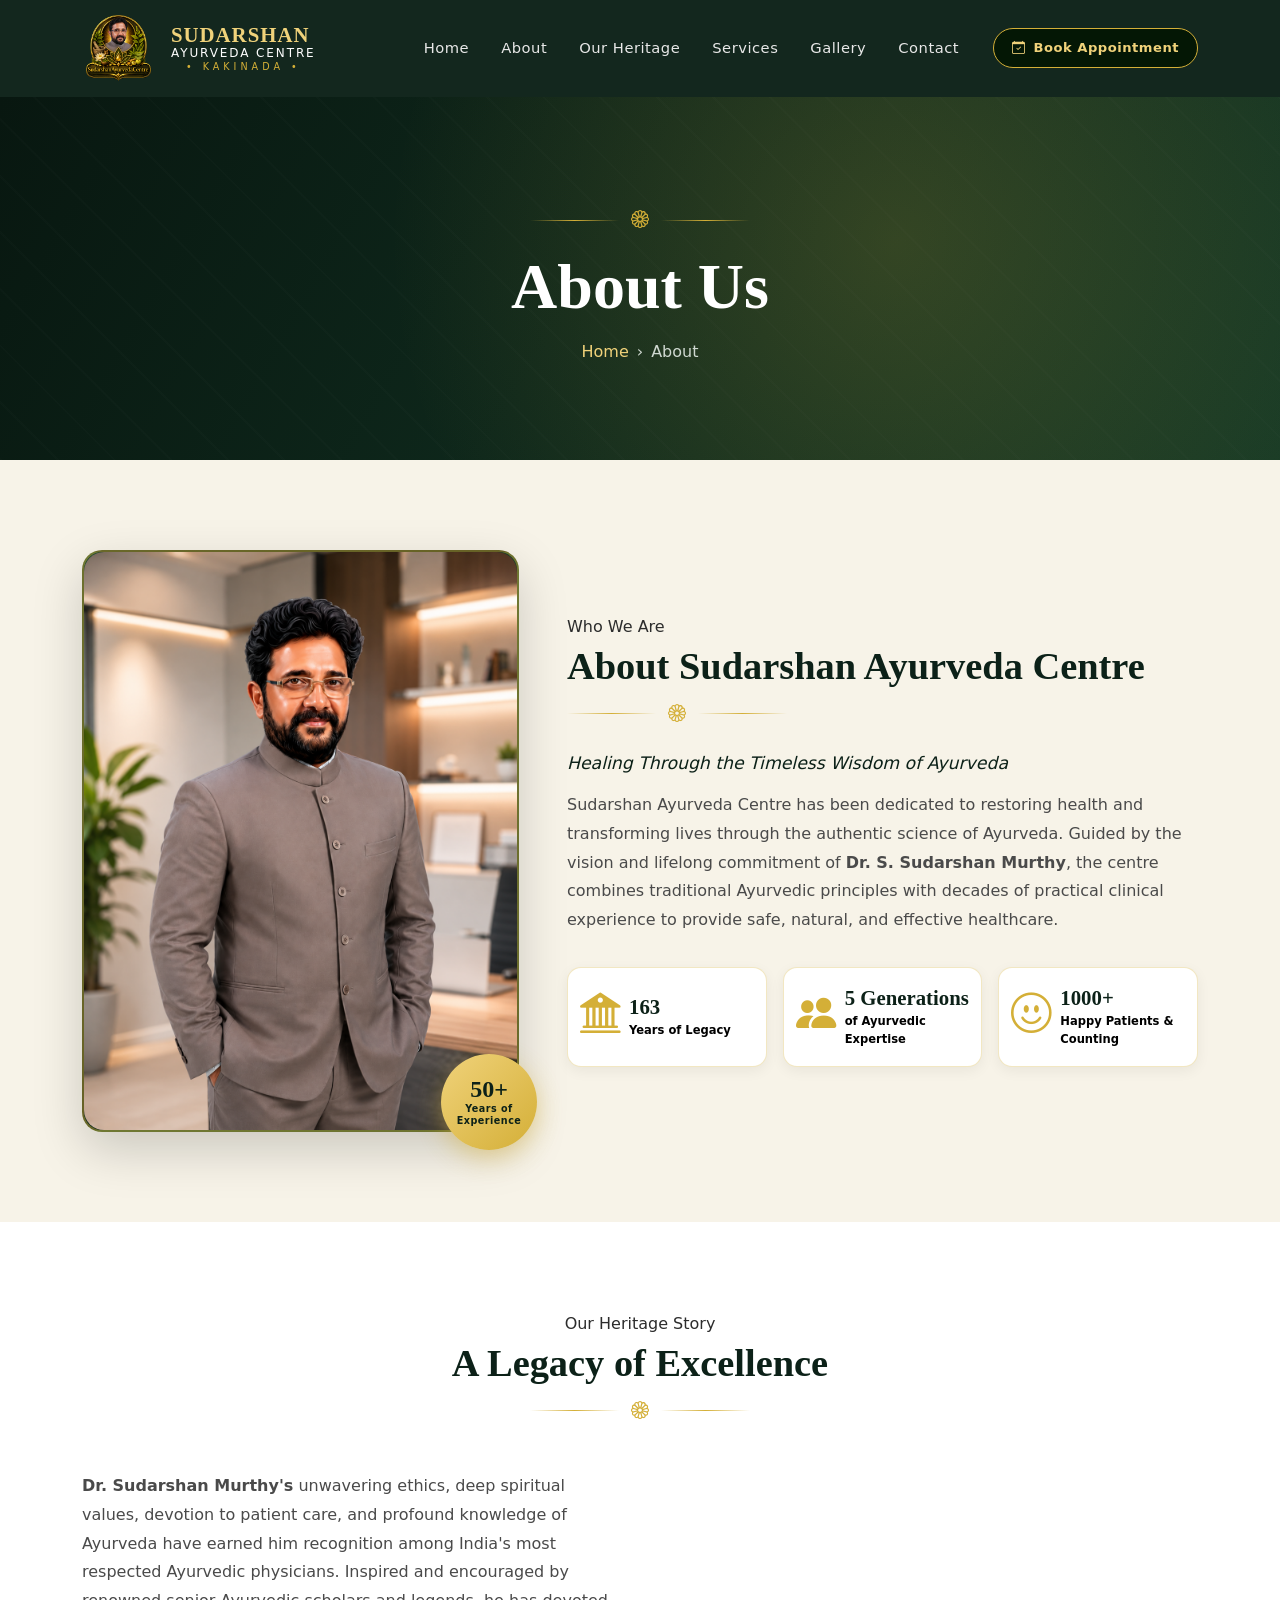
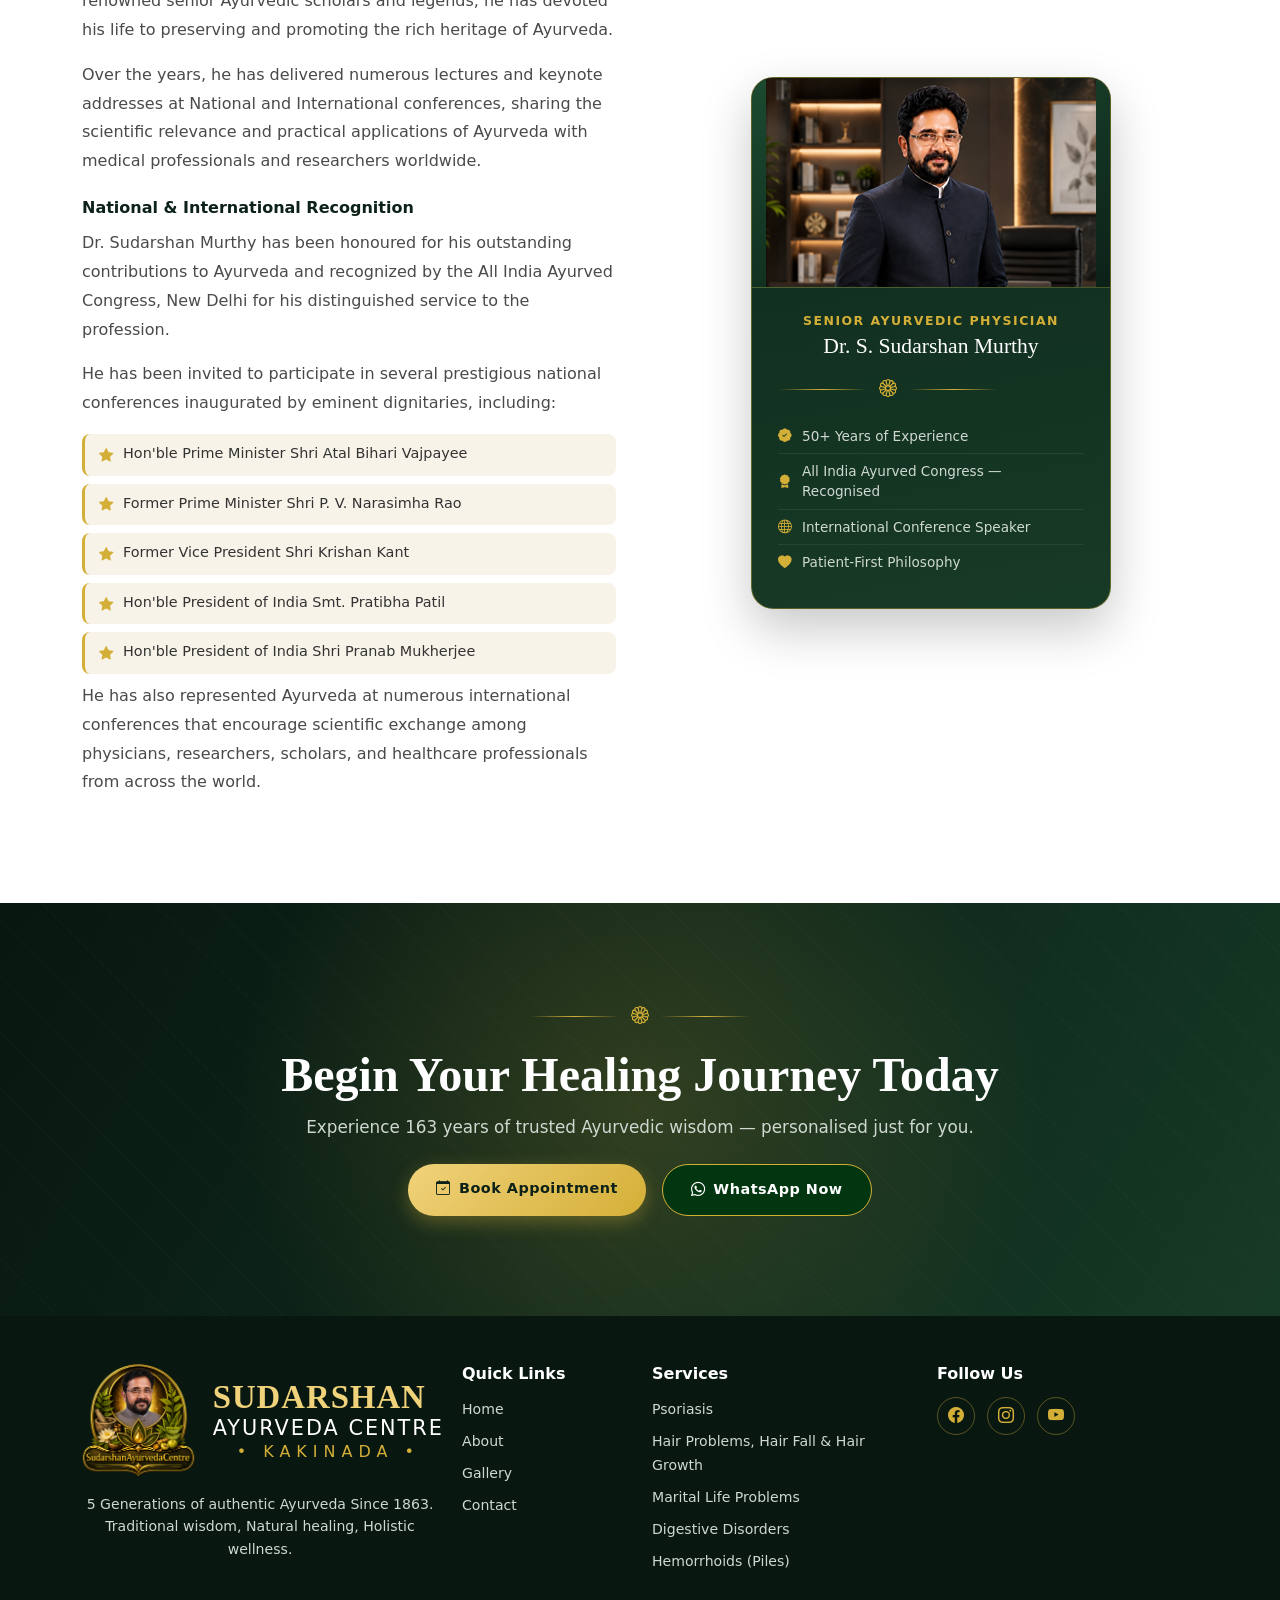
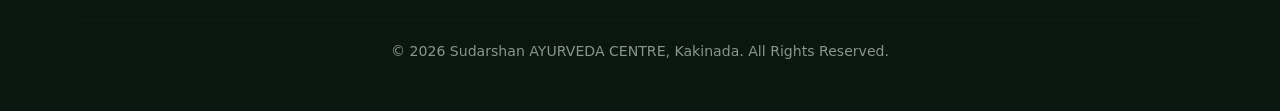
==== commit 30153547: "new chanes" ====
--- a/about.html
+++ b/about.html
@@ -27,7 +27,7 @@
 <header class="site-header" id="header">
   <nav class="navbar navbar-expand-lg navbar-dark">
     <div class="container">
-      <a class="navbar-brand d-flex align-items-center gap-3" href="#home">
+       <a class="navbar-brand d-flex align-items-center gap-3" href="index.html">
         <div class="brand-logo">
           <!-- <i class="bi bi-flower2"></i> -->
           <img src="./images/Logo.png" alt="Sudarshan AYURVEDA CENTRE Logo" class="brand-logo">
@@ -43,10 +43,10 @@
       </button>
         <div class="collapse navbar-collapse" id="navMenu">
         <ul class="navbar-nav ms-auto align-items-lg-center gap-lg-1">
-          <li class="nav-item"><a class="nav-link active" href="index.html">Home</a></li>
-          <li class="nav-item"><a class="nav-link" href="about.html">About</a></li>
+          <li class="nav-item"><a class="nav-link " href="index.html">Home</a></li>
+          <li class="nav-item"><a class="nav-link active" href="about.html">About</a></li>
+          <li class="nav-item"><a class="nav-link" href="our-heritage.html">Our Heritage</a></li>
           <li class="nav-item"><a class="nav-link" href="services.html">Services</a></li>
-          <li class="nav-item"><a class="nav-link" href="our-heritage.html">Our Heritage</a></li>
           <li class="nav-item"><a class="nav-link" href="gallery.html">Gallery</a></li>
           <li class="nav-item"><a class="nav-link" href="contact.html">Contact</a></li>
           <li class="nav-item ms-lg-3 mt-3 mt-lg-0">
--- a/styles/style.css
+++ b/styles/style.css
@@ -16,12 +16,37 @@
 
 * { box-sizing: border-box; }
 
+html {
+  overflow-x: hidden;
+  scroll-behavior: auto;
+}
+
 body {
   /* font-family: var(--font-body); */
   background-color: var(--color-cream);
   color: #2c2c2c;
   overflow-x: hidden;
-}
+  max-width: 100%;
+  overflow-wrap: anywhere;
+}
+
+/* img, svg, video, iframe, canvas {
+  max-width: 100%;
+  height: auto;
+}
+
+.container,
+.container-fluid,
+.row,
+[class*="col-"] {
+  max-width: 100%;
+}
+
+.navbar-brand,
+.navbar-nav,
+.brand-text {
+  min-width: 0;
+} */
 
 h1, h2, h3, h4, h5, .brand-title {
   font-family: var(--font-heading);
@@ -76,6 +101,11 @@
 }
 .navbar { padding: 10px 0;  }
 
+/* .navbar-brand {
+  max-width: 100%;
+  flex-wrap: nowrap;
+} */
+
 .brand-logo {
       width: 73px;
     height: 66px;
@@ -91,26 +121,29 @@
   margin-right: 12px;
   flex-shrink: 0; */
 }
-.brand-text { display: flex; flex-direction: column; line-height: 1.1; }
+.brand-text { display: flex; flex-direction: column; line-height: 1.1; min-width: 0; }
 .brand-title {
   color: var(--color-gold-light);
   font-weight: 700;
-  font-size: 1.3rem;
+  font-size: clamp(0.95rem, 3.3vw, 1.3rem);
   letter-spacing: 1px;
+  white-space: nowrap;
 }
 .brand-sub {
   color: #fff;
-  font-size: 0.75rem;
-  letter-spacing: 2.4px; 
+  font-size: clamp(0.58rem, 2.2vw, 0.75rem);
+  letter-spacing: clamp(1px, 1.8vw, 1.9px); 
+  white-space: nowrap;
   /* font-size: 0.65rem;
   letter-spacing: 2px; */
 }
 .brand-location {
   color: var(--color-gold);
-  font-size: 0.6rem;
-  letter-spacing: 6px;
+  font-size: clamp(0.5rem, 1.6vw, 0.6rem);
+  letter-spacing: clamp(2px, 2.2vw, 4px);
   margin-top: 2px;
   text-align: center;
+  white-space: nowrap;
 }
 
 .navbar-nav .nav-link {
@@ -1041,7 +1074,36 @@
     margin:0;
     gap: 10px !important;
   }
-}
+
+  .brand-text {
+    max-width: min(100%, 220px);
+  }
+}
+
+/* @media (max-width: 575.98px) {
+  .navbar-brand {
+    gap: 8px !important;
+  }
+
+  .brand-logo {
+    width: 56px;
+    height: auto;
+  }
+
+  .brand-title {
+    font-size: 0.9rem !important;
+  }
+
+  .brand-sub {
+    font-size: 0.5rem;
+    letter-spacing: 1px;
+  }
+
+  .brand-location {
+    font-size: 0.42rem;
+    letter-spacing: 2px;
+  }
+} */
 
 @media (max-width: 575.98px) {
   .hero-section { padding: 40px 0 30px; }
@@ -1049,6 +1111,9 @@
   .hero-btns { flex-direction: column; }
   .hero-btns .btn { width: 100%; text-align: center; }
   .testimonial-card { padding: 36px 22px; }
+  .brand-sub {
+      letter-spacing: clamp(1px, 1.8vw, 1.6px);
+  }
 
   .mt-lg-0{
   margin-top: 0px !important;
@@ -1091,6 +1156,13 @@
 }
 
 @media (max-width: 991.98px) {
+  .footer-brand .brand-title{
+        font-size: 1.8rem;
+  }
+  .footer-brand .brand-sub{
+        font-size: 1.1rem;
+
+  }
   .hero-section {
     min-height: auto;
     background-image: url('../images/hero-mobile-bg.png');
@@ -1192,7 +1264,7 @@
   }
 
   .hero-stat strong {
-    font-size: clamp(1rem, 3.9vw, 1.9rem);
+    font-size: clamp(1rem, 3.6vw, 1.9rem);
   }
 
   .hero-stat span {
@@ -1325,7 +1397,7 @@
   } */
 
   .hero-stat strong {
-    font-size: clamp(0.8rem, 3.9vw, 1.48rem);
+    font-size: clamp(0.8rem, 3.6vw, 1.48rem);
   }
 
   .hero-stat span {
--- a/styles/about.css
+++ b/styles/about.css
@@ -156,7 +156,8 @@
   font-size: 1.3rem;
   margin-bottom: 2px;
 }
-.mini-stat p { font-size: 0.72rem; color: #666; margin: 0; font-weight: 800;}
+/* .mini-stat p { font-size: 0.72rem; color: #666; margin: 0; font-weight: 800;} */
+.mini-stat p { font-size: 0.72rem; color: #000; margin: 0; font-weight: 800;}
 
 /* ==========================================================================
    SECTION 3 — HERITAGE / DR. PROFILE
@@ -399,6 +400,28 @@
   }
   .timeline__dot { left: 20px; }
   .timeline__card { max-width: 100%; }
+  .about-hero{
+     padding: 30px 0 30px;
+  }
+}
+
+@media (max-width: 575.98px) {
+  .py-section { padding: 70px 0; }
+  .about-img-wrap { max-width: 100%; }
+  .about-badge {
+    width: 78px;
+    height: 78px;
+    right: 8px;
+    bottom: 8px;
+  }
+  .mini-stat {
+    width: 100%;
+    min-height: 96px;
+    padding: 14px 12px;
+  }
+  .dr-profile-card { max-width: 100%; }
+  .dr-profile-card__photo { height: 180px; }
+  .dignitary-list li { font-size: 0.86rem; }
 }
 
 /* ==========================================================================
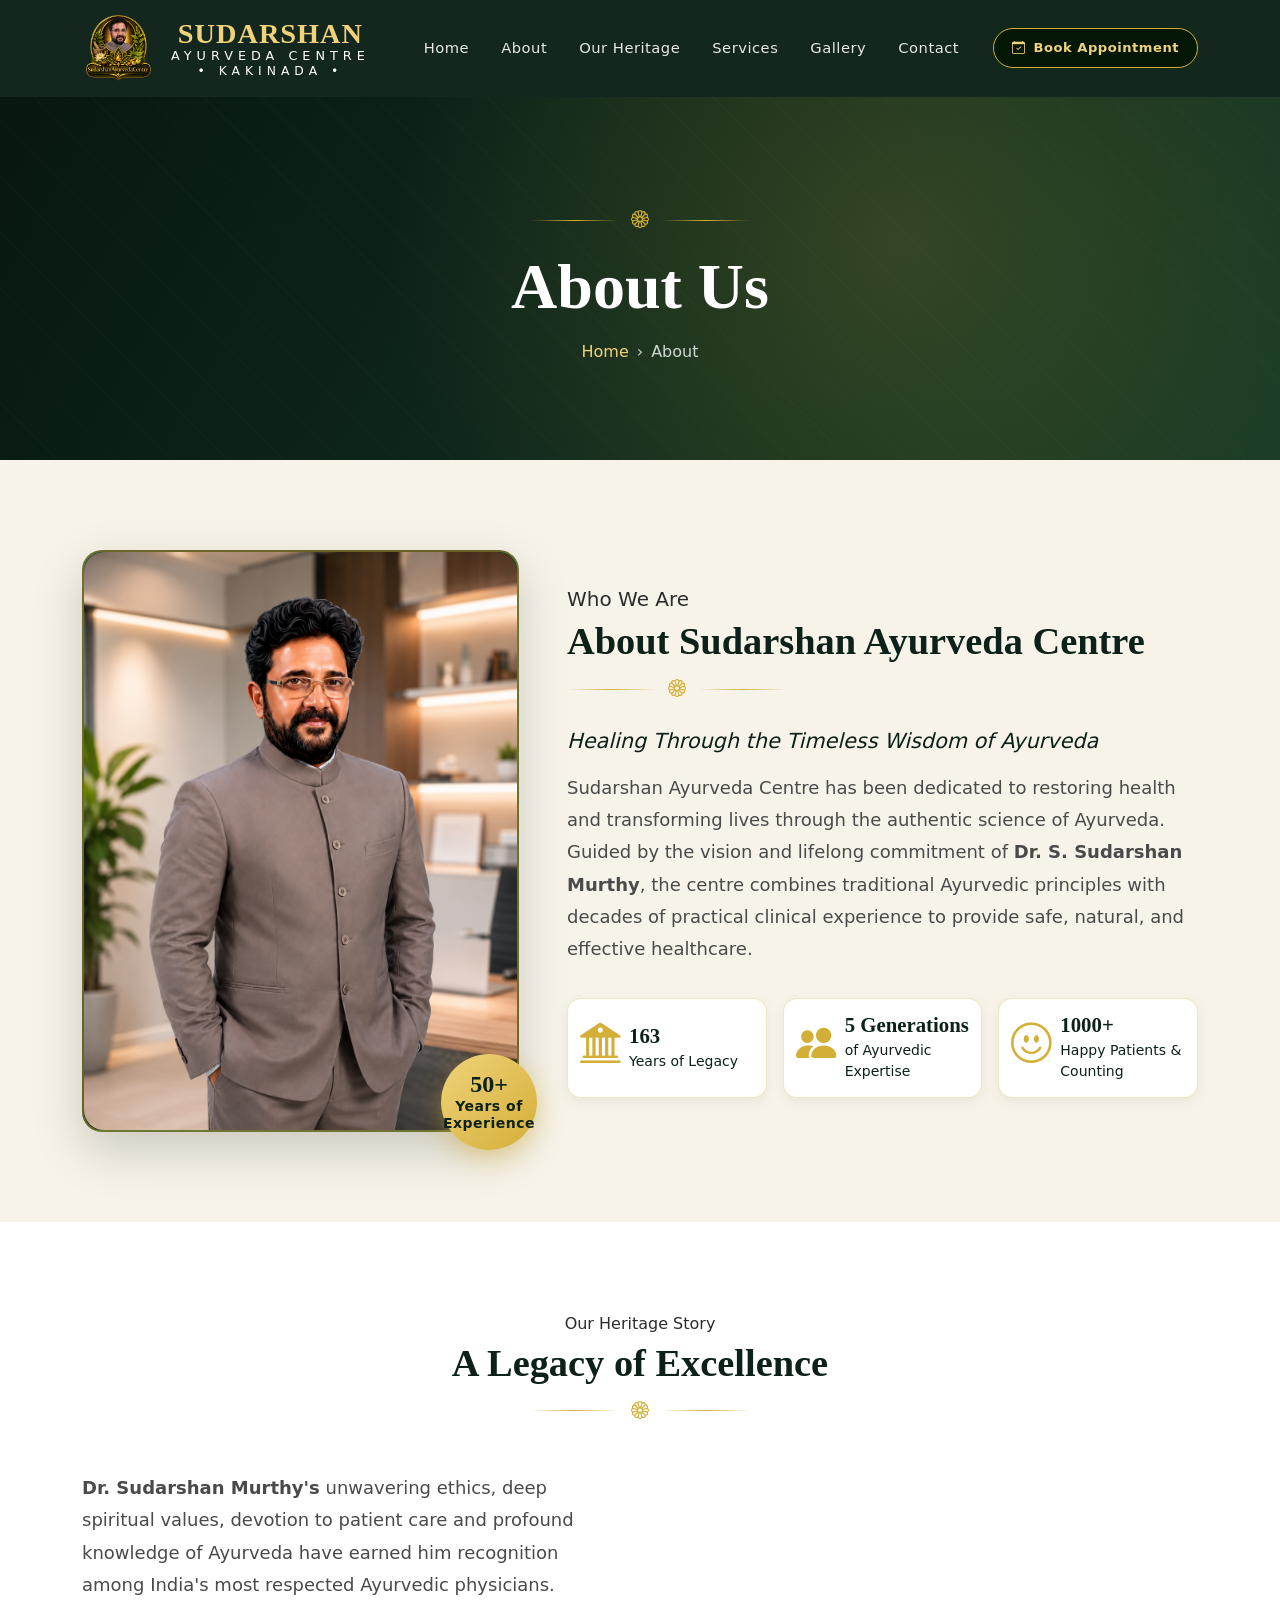
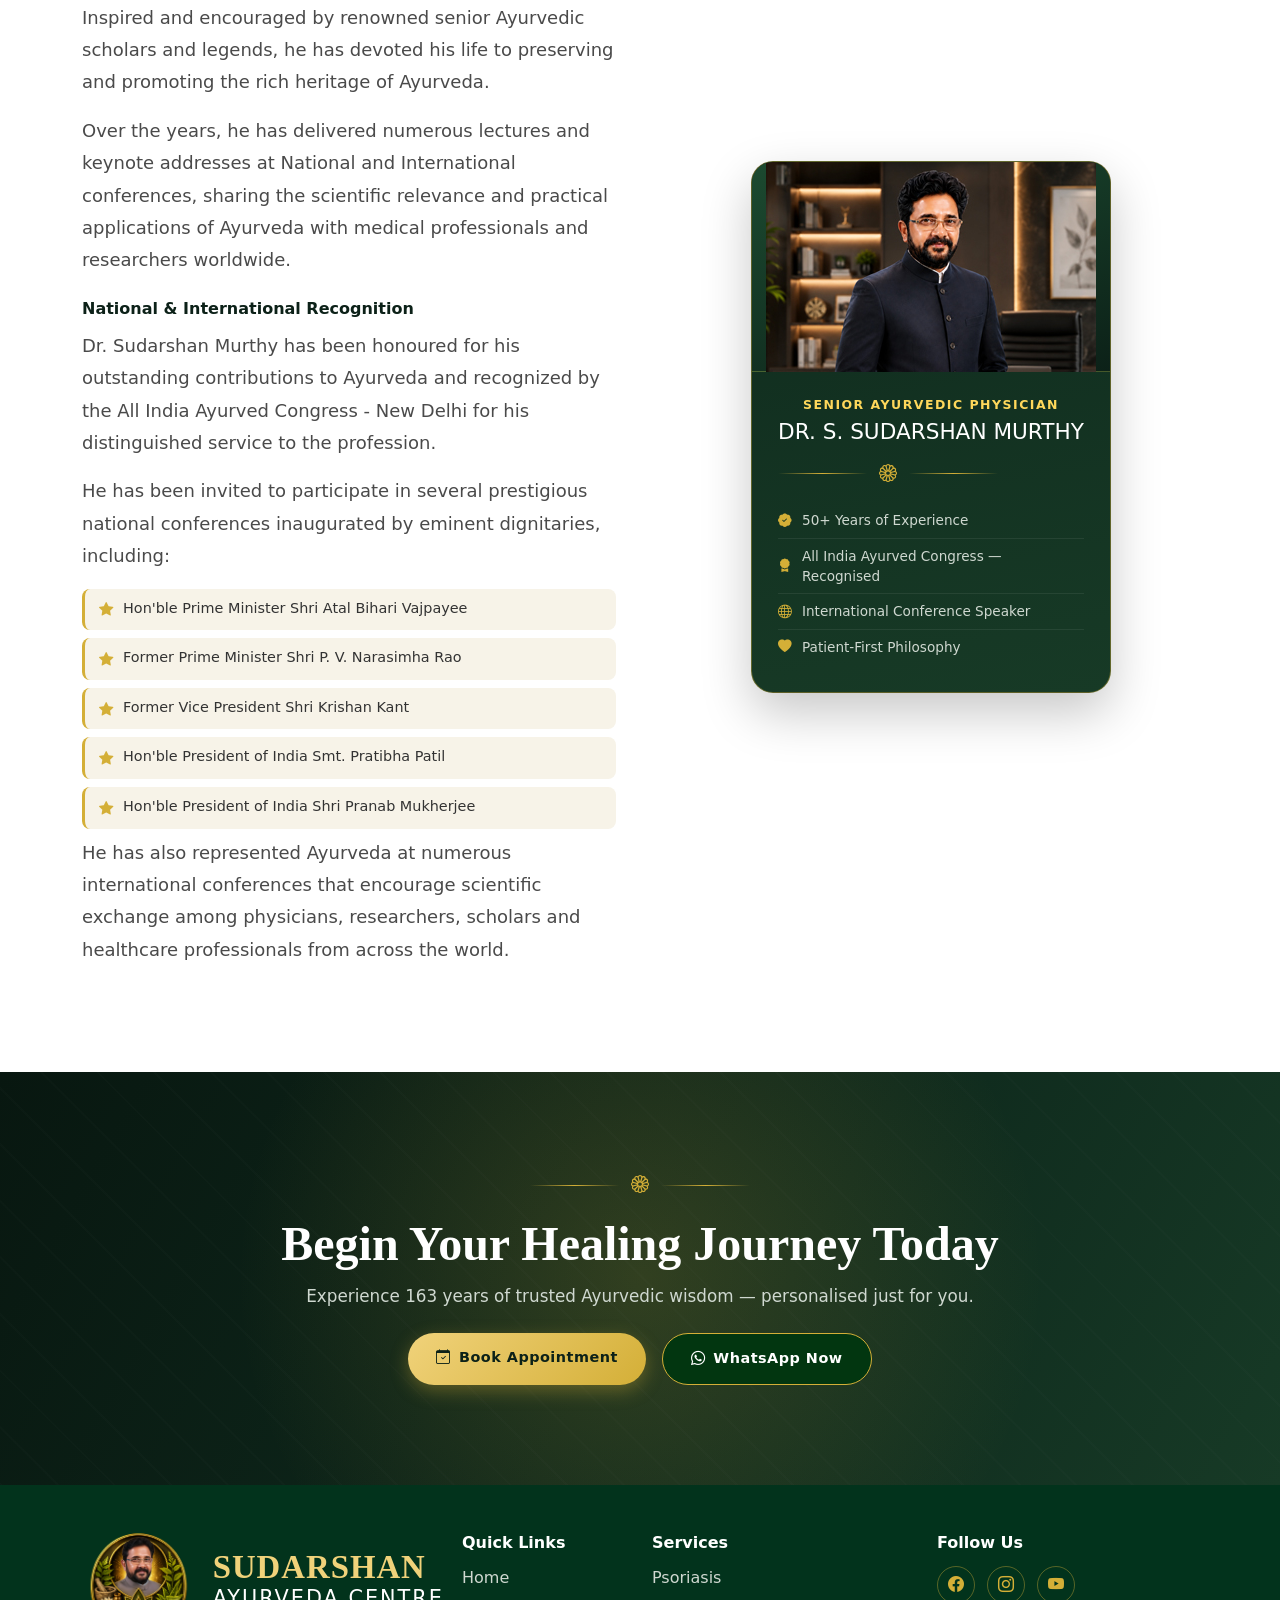
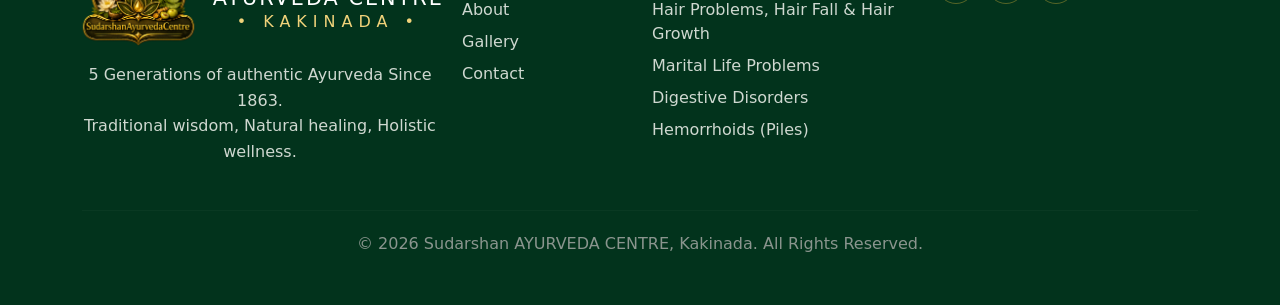
==== commit c77b3e17: "new changes added" ====
--- a/about.html
+++ b/about.html
@@ -162,7 +162,7 @@
       <div class="row g-5 align-items-center">
         <div class="col-lg-6" data-reveal="right">
           <p class="body-text">
-            <strong>Dr. Sudarshan Murthy's</strong> unwavering ethics, deep spiritual values, devotion to patient care, and
+            <strong>Dr. Sudarshan Murthy's</strong> unwavering ethics, deep spiritual values, devotion to patient care and
             profound knowledge of Ayurveda have earned him recognition among India's most respected
             Ayurvedic physicians. Inspired and encouraged by renowned senior Ayurvedic scholars and legends,
             he has devoted his life to preserving and promoting the rich heritage of Ayurveda.
@@ -175,7 +175,7 @@
           <h5 class="heritage-list-title" style="font-family: unset;"> National & International Recognition</h5>
          
             <p class="body-text">
-            Dr. Sudarshan Murthy has been honoured for his outstanding contributions to Ayurveda and recognized by the All India Ayurved Congress, New Delhi for his distinguished service to the profession.
+            Dr. Sudarshan Murthy has been honoured for his outstanding contributions to Ayurveda and recognized by the All India Ayurved Congress - New Delhi for his distinguished service to the profession.
           </p>
             <p class="body-text">
             He has been invited to participate in several prestigious national conferences inaugurated by eminent dignitaries, including:
@@ -194,7 +194,7 @@
           </ul>
 
             <p class="body-text">
-            He has also represented Ayurveda at numerous international conferences that encourage scientific exchange among physicians, researchers, scholars, and healthcare professionals from across the world.
+            He has also represented Ayurveda at numerous international conferences that encourage scientific exchange among physicians, researchers, scholars and healthcare professionals from across the world.
           </p>
         </div>
 
--- a/styles/style.css
+++ b/styles/style.css
@@ -73,8 +73,8 @@
 /* ===== Section Heading ===== */
 .section-heading .eyebrow {
   display: inline-block;
-  /* color: var(--color-gold); */
-  color: #916f00;
+  color: var(--color-gold);
+  /* color: #916f00; */
   font-weight: 600;
   letter-spacing: 2px;
   text-transform: uppercase;
@@ -121,29 +121,36 @@
   margin-right: 12px;
   flex-shrink: 0; */
 }
-.brand-text { display: flex; flex-direction: column; line-height: 1.1; min-width: 0; }
+.brand-text { display: flex; flex-direction: column; line-height: 1.1; min-width: 0; align-items: center; }
 .brand-title {
   color: var(--color-gold-light);
   font-weight: 700;
-  font-size: clamp(0.95rem, 3.3vw, 1.3rem);
+  /* font-size: clamp(0.95rem, 3.3vw, 1.3rem); */
+      font-size: clamp(0.95rem, 3.3vw, 1.77rem);
   letter-spacing: 1px;
   white-space: nowrap;
 }
 .brand-sub {
   color: #fff;
-  font-size: clamp(0.58rem, 2.2vw, 0.75rem);
-  letter-spacing: clamp(1px, 1.8vw, 1.9px); 
+  font-size: clamp(0.58rem, 2.2vw, 0.8rem);
+  /* letter-spacing: clamp(1px, 1.8vw, 1.9px);  */
+    letter-spacing: clamp(2px, 2.2vw, 5px);
+
   white-space: nowrap;
   /* font-size: 0.65rem;
   letter-spacing: 2px; */
 }
 .brand-location {
-  color: var(--color-gold);
-  font-size: clamp(0.5rem, 1.6vw, 0.6rem);
-  letter-spacing: clamp(2px, 2.2vw, 4px);
+  /* color: var(--color-gold); */
+  color:#fff; 
+  /* font-size: clamp(0.5rem, 1.6vw, 0.6rem);
+  letter-spacing: clamp(2px, 2.2vw, 4px); */
+      font-size: clamp(0.5rem, 1.6vw, 0.77rem);
+    letter-spacing: clamp(2px, 2.2vw, 5px);
   margin-top: 2px;
   text-align: center;
   white-space: nowrap;
+
 }
 
 .navbar-nav .nav-link {
@@ -506,7 +513,9 @@
 .hero-brand-text h1 {
   margin: 0;
   color: #f7d66a;
-  font-family: var(--font-heading);
+  /* font-family: var(--font-heading); */
+  /* font-family: ; */
+  font-family: 'Cinzel';
   /* font-size: clamp(4.2rem, 8.1vw, 9.4rem); */
       font-size: clamp(2rem, 5.4vw, 9.4rem);
   font-weight: 800;
@@ -526,9 +535,11 @@
 .hero-brand-text p {
   margin: clamp(7px, 1vw, 16px) 0 0;
   color: #fff;
-  font-family: var(--font-heading);
+  /* font-family: var(--font-heading); */
+  font-family: 'Cinzel';
+
   /* font-size: clamp(2rem, 3.9vw, 4.35rem); */
-  font-size: clamp(2rem, 3vw, 4.35rem);
+  font-size: clamp(2rem, 3.3vw, 4.35rem);
   line-height: 0.98;
   letter-spacing: 0.12em;
   text-transform: uppercase;
@@ -555,9 +566,10 @@
 .hero-legacy {
   margin: 0;
   color: #f4c84a;
-  font-family: var(--font-heading);
+  /* font-family: var(--font-heading); */
+  /* font-family: system-ui, -apple-system, BlinkMacSystemFont, 'Segoe UI', Roboto, Oxygen, Ubuntu, Cantarell, 'Open Sans', 'Helvetica Neue', sans-serif; */
   /* font-size: clamp(1.65rem, 2.55vw, 3.25rem); */
-  font-size: clamp(1.65rem, 2vw, 3.25rem);
+  font-size: clamp(1.65rem, 1.6vw, 3.25rem);
   font-weight: 800;
   line-height: 1.08;
   text-transform: uppercase;
@@ -567,8 +579,8 @@
 .hero-subcopy {
   margin: 5px 0 12px;
   color: #fff;
-  font-family: var(--font-heading);
-  font-size: clamp(1.15rem, 1.65vw, 2.15rem);
+  /* font-family: var(--font-heading); */
+  font-size: clamp(1.15rem, 1.4vw, 2.15rem);
   line-height: 1.2;
   text-shadow: 0 4px 12px rgba(0, 0, 0, 0.76);
 }
@@ -763,14 +775,14 @@
 
 .hero-bottom i {
   color: #f4cd62;
-  font-size: clamp(2.3rem, 3.2vw, 4.2rem);
+  font-size: clamp(2.3rem, 2vw, 4.2rem);
   line-height: 1;
 }
 
 .hero-bottom strong {
   display: block;
   color: #f4c84a;
-  font-family: var(--font-heading);
+  /* font-family: var(--font-heading); */
   font-size: clamp(1.45rem, 1.15vw, 3rem);
   /* font-size: clamp(1.45rem, 2.15vw, 3rem); */
   line-height: 1.1;
@@ -780,7 +792,7 @@
 .hero-bottom span {
   display: block;
   color: #fff;
-  font-family: var(--font-heading);
+  /* font-family: var(--font-heading); */
   font-size: clamp(1rem, 1vw, 2rem);
   /* font-size: clamp(1rem, 1.5vw, 2rem); */
   line-height: 1.25;
@@ -860,7 +872,7 @@
   color:#fff;
   border:3px solid #fff;
 }
-.service-card h4 { font-weight: 700; color: var(--color-dark-green); margin-bottom: 10px; text-align: center;  color:#fff; }
+.service-card h4 { font-weight: 500; color: var(--color-dark-green); margin-bottom: 10px; text-align: center;  color:#fff; font-family: system-ui, -apple-system, BlinkMacSystemFont, 'Segoe UI', Roboto, Oxygen, Ubuntu, Cantarell, 'Open Sans', 'Helvetica Neue', sans-serif;}
 .service-card p { color: #555; font-size: 0.92rem; margin: 0; line-height: 1.6; }
 
 /* ===== TESTIMONIALS SECTION ===== */
@@ -905,7 +917,7 @@
   line-height: 1.8;
   margin-bottom: 20px;
 }
-.testimonial-card h5 { color: var(--color-gold); margin-bottom: 2px; }
+.testimonial-card h5 { color: var(--color-gold); margin-bottom: 2px; font-family: system-ui, -apple-system, BlinkMacSystemFont, 'Segoe UI', Roboto, Oxygen, Ubuntu, Cantarell, 'Open Sans', 'Helvetica Neue', sans-serif;}
 .testimonial-card span { color: #000; font-size: 0.85rem; }
 /* .testimonial-card span { color: var(--color-text-muted); font-size: 0.85rem; } */
 
@@ -975,16 +987,16 @@
 }
 
 /* ===== FOOTER ===== */
-.site-footer { background: #081710; color: var(--color-text-muted); }
+.site-footer { background: #081710; color: var(--color-text-muted); background-color: #02331c; }
 .footer-brand { display: flex; align-items: center; gap: 12px; justify-content: center; }
 .footer-brand i { font-size: 2rem; color: var(--color-gold); }
 /* .footer-brand .brand-title { color: var(--color-gold-light); font-size: 1.05rem; } */
 /* .footer-brand .brand-sub { color: #fff; font-size: 0.65rem; letter-spacing: 2px; } */
-.site-footer p { font-size: 0.88rem; line-height: 1.6; text-align: center;}
+.site-footer p { font-size: 16px; line-height: 1.6; text-align: center;}
 .site-footer h6 { color: #fff; font-weight: 600; margin-bottom: 14px; }
 .footer-links { list-style: none; padding: 0; }
-.footer-links li { margin-bottom: 8px; }
-.footer-links a { color: var(--color-text-muted); font-size: 0.88rem; transition: color .2s ease; }
+.footer-links li { margin-bottom: 8px; font-size: 16px; }
+.footer-links a { color: var(--color-text-muted); font-size: 16px; transition: color .2s ease; }
 .footer-links a:hover { color: var(--color-gold-light); }
 .social-icons { display: flex; gap: 12px; }
 .social-icons a {
@@ -1022,7 +1034,8 @@
 
 }
 .footer-brand .brand-location{
-    color: var(--color-gold);
+    color: #f0d27a;
+    /* color: var(--color-gold); */
     font-size: 1rem;
     letter-spacing: 6px;
     margin-top: 2px;
@@ -1328,12 +1341,19 @@
     padding: 15px 20px 20px;
     gap: 16px;
   }
+
+  .body-text{
+    font-size: 16px !important;
+  }
+  .section-title{
+
+  }
 }
 
 @media (max-width: 575.98px) {
   .hero-section {
     padding: 0;
-    height: 100vh;
+    height: 94vh;
   }
 
   .hero-shell {
--- a/styles/about.css
+++ b/styles/about.css
@@ -11,7 +11,7 @@
 .section-title {
   font-weight: 700;
   color: var(--color-dark-green);
-  font-size: clamp(1.7rem, 3.5vw, 2.4rem);
+  font-size: clamp(1.2rem, 3.5vw, 2.4rem);
   margin-bottom: 12px;
 }
 
@@ -19,6 +19,7 @@
   color: #4a4a4a;
   line-height: 1.8;
   margin-bottom: 16px;
+  font-size: 18px;
 }
 
 /* ---- Scroll reveal base ---- */
@@ -118,7 +119,8 @@
   line-height: 1;
 }
 .about-badge__txt {
-  font-size: 0.6rem;
+  /* font-size: 0.6rem; */
+  font-size:14px;
   font-weight: 600;
   line-height: 1.2;
   letter-spacing: 0.5px;
@@ -126,7 +128,9 @@
 }
 .about-lead {
   color: var(--color-dark-green);
-  font-size: 1.08rem;
+  /* font-size: 1.3rem; */
+  font-size: clamp(1.2rem, 3.5vw, 1.3rem);
+
   font-weight: 500;
   margin-bottom: 14px;
 }
@@ -157,7 +161,7 @@
   margin-bottom: 2px;
 }
 /* .mini-stat p { font-size: 0.72rem; color: #666; margin: 0; font-weight: 800;} */
-.mini-stat p { font-size: 0.72rem; color: #000; margin: 0; font-weight: 800;}
+.mini-stat p { font-size: 14px; color:  var(--color-dark-green); margin: 0; }
 
 /* ==========================================================================
    SECTION 3 — HERITAGE / DR. PROFILE
@@ -210,7 +214,8 @@
 }
 .dr-profile-card__body { padding: 24px 26px 28px; }
 .dr-profile-card__eyebrow {
-  color: var(--color-gold);
+  /* color: var(--color-gold); */
+  color: #ffd85b;
   font-size: 0.78rem;
   font-weight: 600;
   letter-spacing: 1.5px;
@@ -218,8 +223,10 @@
   margin-bottom: 4px;
 }
 .dr-profile-card__name {
-  font-family: var(--font-heading);
+  /* font-family: var(--font-heading); */
+  font-family: system-ui, -apple-system, BlinkMacSystemFont, 'Segoe UI', Roboto, Oxygen, Ubuntu, Cantarell, 'Open Sans', 'Helvetica Neue', sans-serif;
   color: #fff;
+  text-transform: uppercase;
   font-size: 1.35rem;
   margin-bottom: 0;
 }
@@ -456,3 +463,10 @@
   font-size: 1.05rem;
   margin: 0;
 }
+
+
+#about-hospital .eyebrow{
+  /* font-size: 14px; */
+  font-size: 20px;
+  font-weight: 500;
+}
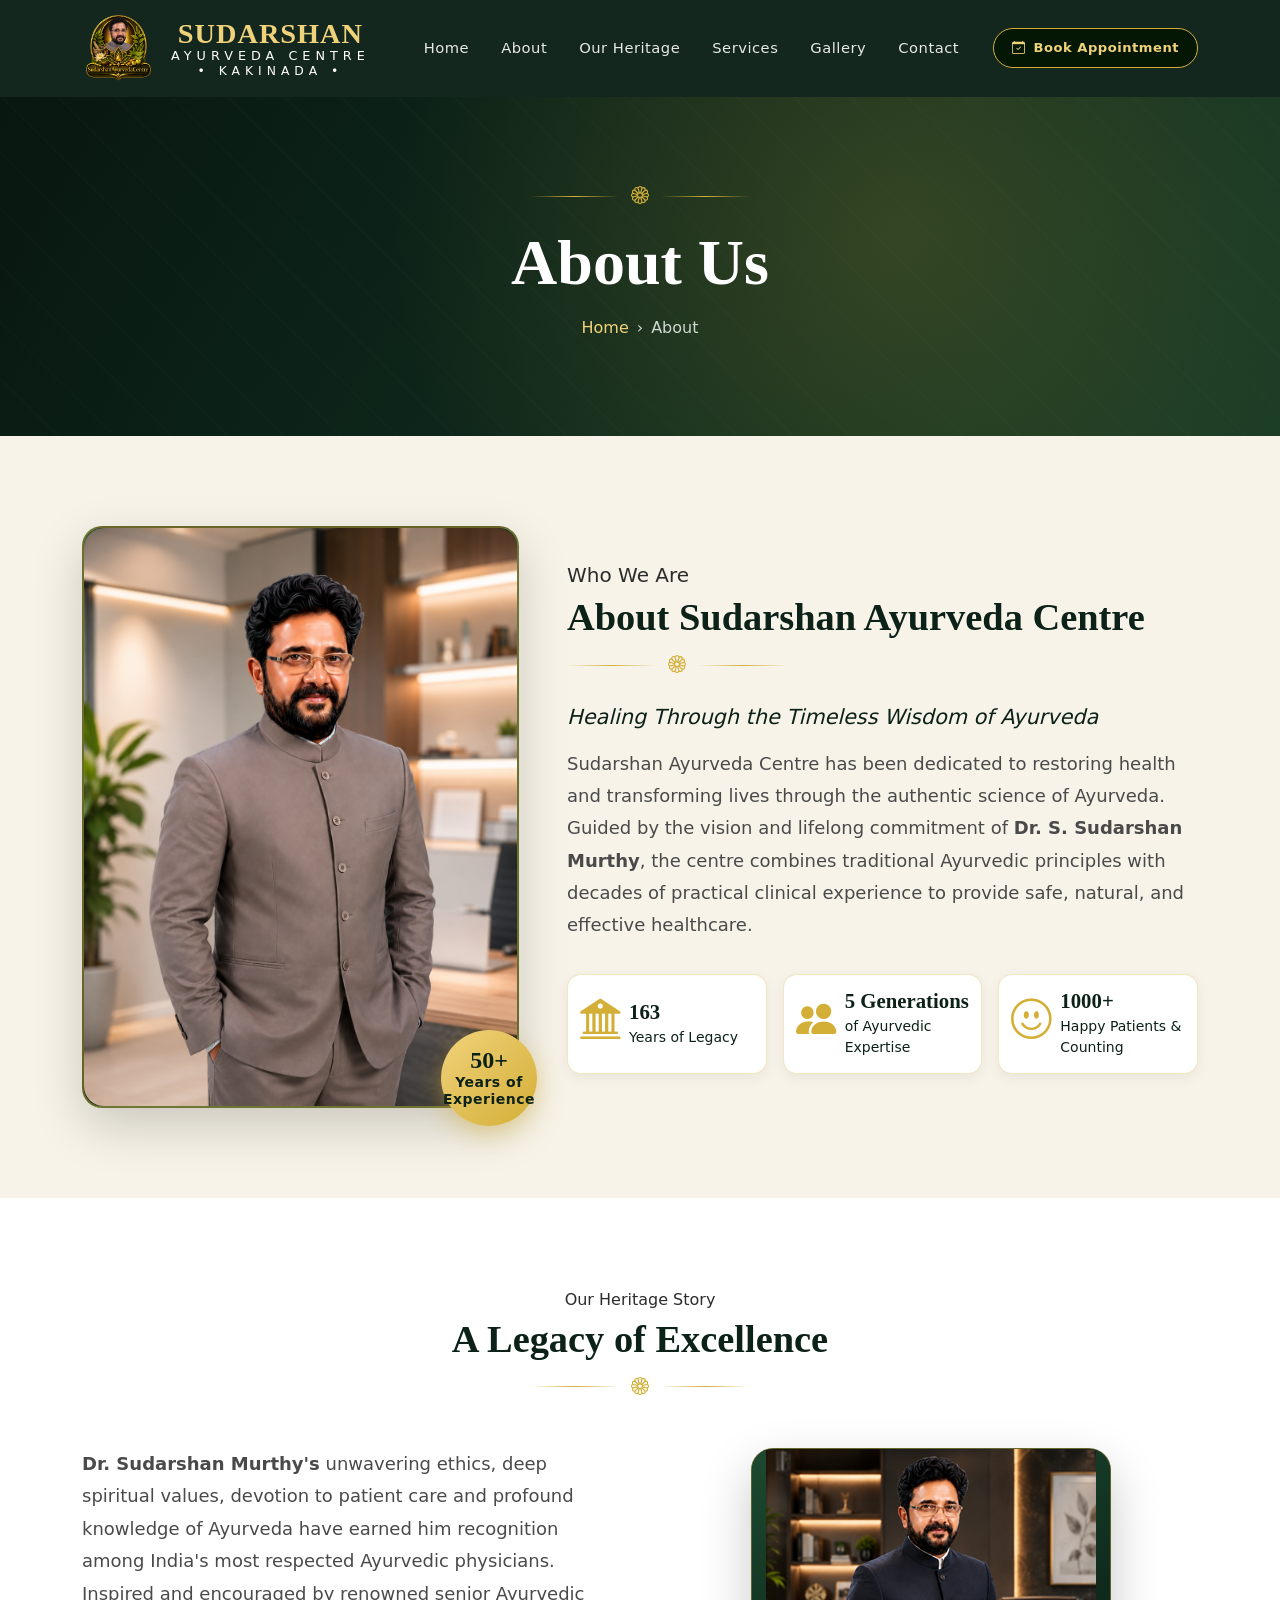
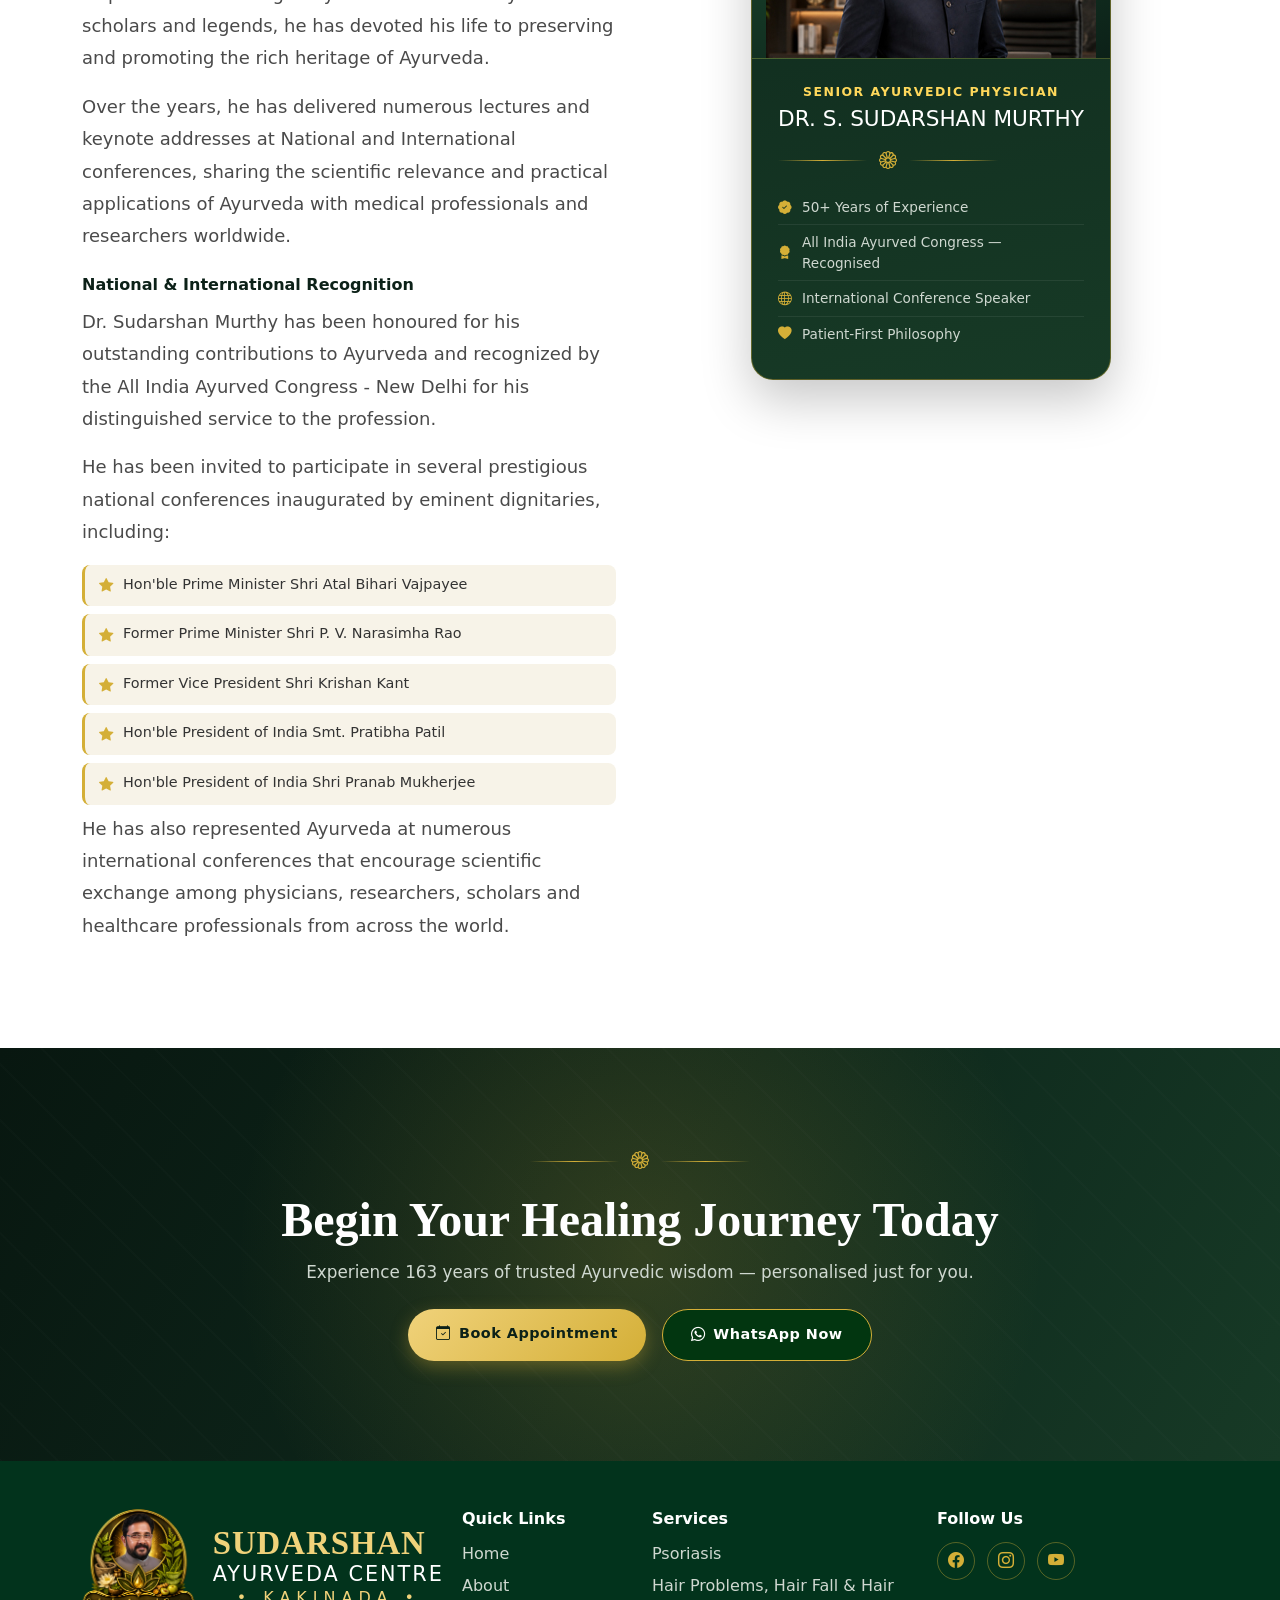
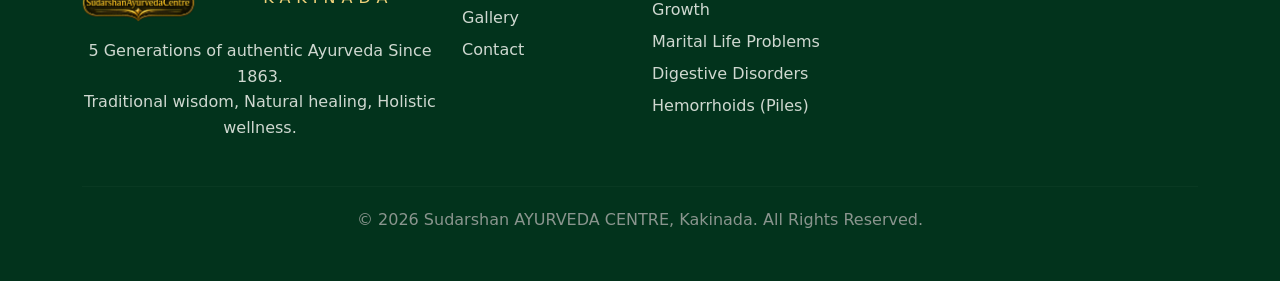
==== commit 708251bb: "added loader animation and fixed our-heritage page" ====
--- a/about.html
+++ b/about.html
@@ -159,7 +159,7 @@
         <div class="ornament-divider mx-auto"><span></span><i class="bi bi-flower1"></i><span></span></div>
       </div>
 
-      <div class="row g-5 align-items-center">
+      <div class="row g-5 align-items-start">
         <div class="col-lg-6" data-reveal="right">
           <p class="body-text">
             <strong>Dr. Sudarshan Murthy's</strong> unwavering ethics, deep spiritual values, devotion to patient care and
--- a/styles/style.css
+++ b/styles/style.css
@@ -47,6 +47,31 @@
 .brand-text {
   min-width: 0;
 } */
+
+
+.loader {
+  position: fixed;
+  top: 0;
+  left: 0px;
+  width: 100%;
+  height: 100vh;
+  background: #ffffff;
+  display: flex;
+  justify-content: center;
+  align-items: center;
+  z-index: 999999999;
+  text-align: center;
+}
+
+.loader-gif {
+  width: 100%;
+  max-width: 100%;
+}
+.loader-gif2 , .loader2 {
+display: none;
+}
+
+
 
 h1, h2, h3, h4, h5, .brand-title {
   font-family: var(--font-heading);
@@ -777,6 +802,10 @@
   color: #f4cd62;
   font-size: clamp(2.3rem, 2vw, 4.2rem);
   line-height: 1;
+}
+.hero-bottom img{
+  width: 44px;
+  height: 44px;
 }
 
 .hero-bottom strong {
@@ -1074,6 +1103,38 @@
 
 /* ===== RESPONSIVE ===== */
 @media (max-width: 991.98px) {
+
+  .loader2 {
+        display: block;
+  position: fixed;
+  top: 0;
+  left: 0px;
+  right: 0;
+  width: 100%;
+  height: 100vh;
+  background: #ffffff;
+  display: flex;
+  justify-content: center;
+  align-items: center;
+  z-index: 99999;
+}
+
+.loader-gif2 {
+  width: 100% !important;
+  max-width: 100% !important;
+  margin: auto;
+  text-align: center;
+  display: block;
+}
+
+.loader{
+    display: none !important;
+}
+.loader-gif{
+    width: 100%;
+    max-width: 100%;
+}
+
   .navbar-collapse {
     background: rgba(8,20,14,0.98);
     border-radius: 10px;
@@ -1091,6 +1152,10 @@
   .brand-text {
     max-width: min(100%, 220px);
   }
+  .hero-bottom img{
+  width: 30px;
+  height: 30px;
+}
 }
 
 /* @media (max-width: 575.98px) {
--- a/styles/about.css
+++ b/styles/about.css
@@ -41,8 +41,14 @@
 .about-hero {
   position: relative;
   background: linear-gradient(120deg, #081710 0%, #0f2a1d 55%, #173a26 100%);
-  padding: 110px 0 80px;
-  overflow: hidden;
+  padding: 86px 0 80px;
+  /* overflow: hidden; */
+   background-size: cover;
+  background-position: center;
+  background-repeat: no-repeat;
+  /* padding: 110px 0 80px;   */
+  /* padding: 140px 0 130px; */
+  /* padding: 180px 0 160px; */
 }
 .about-hero::before {
   content: '';
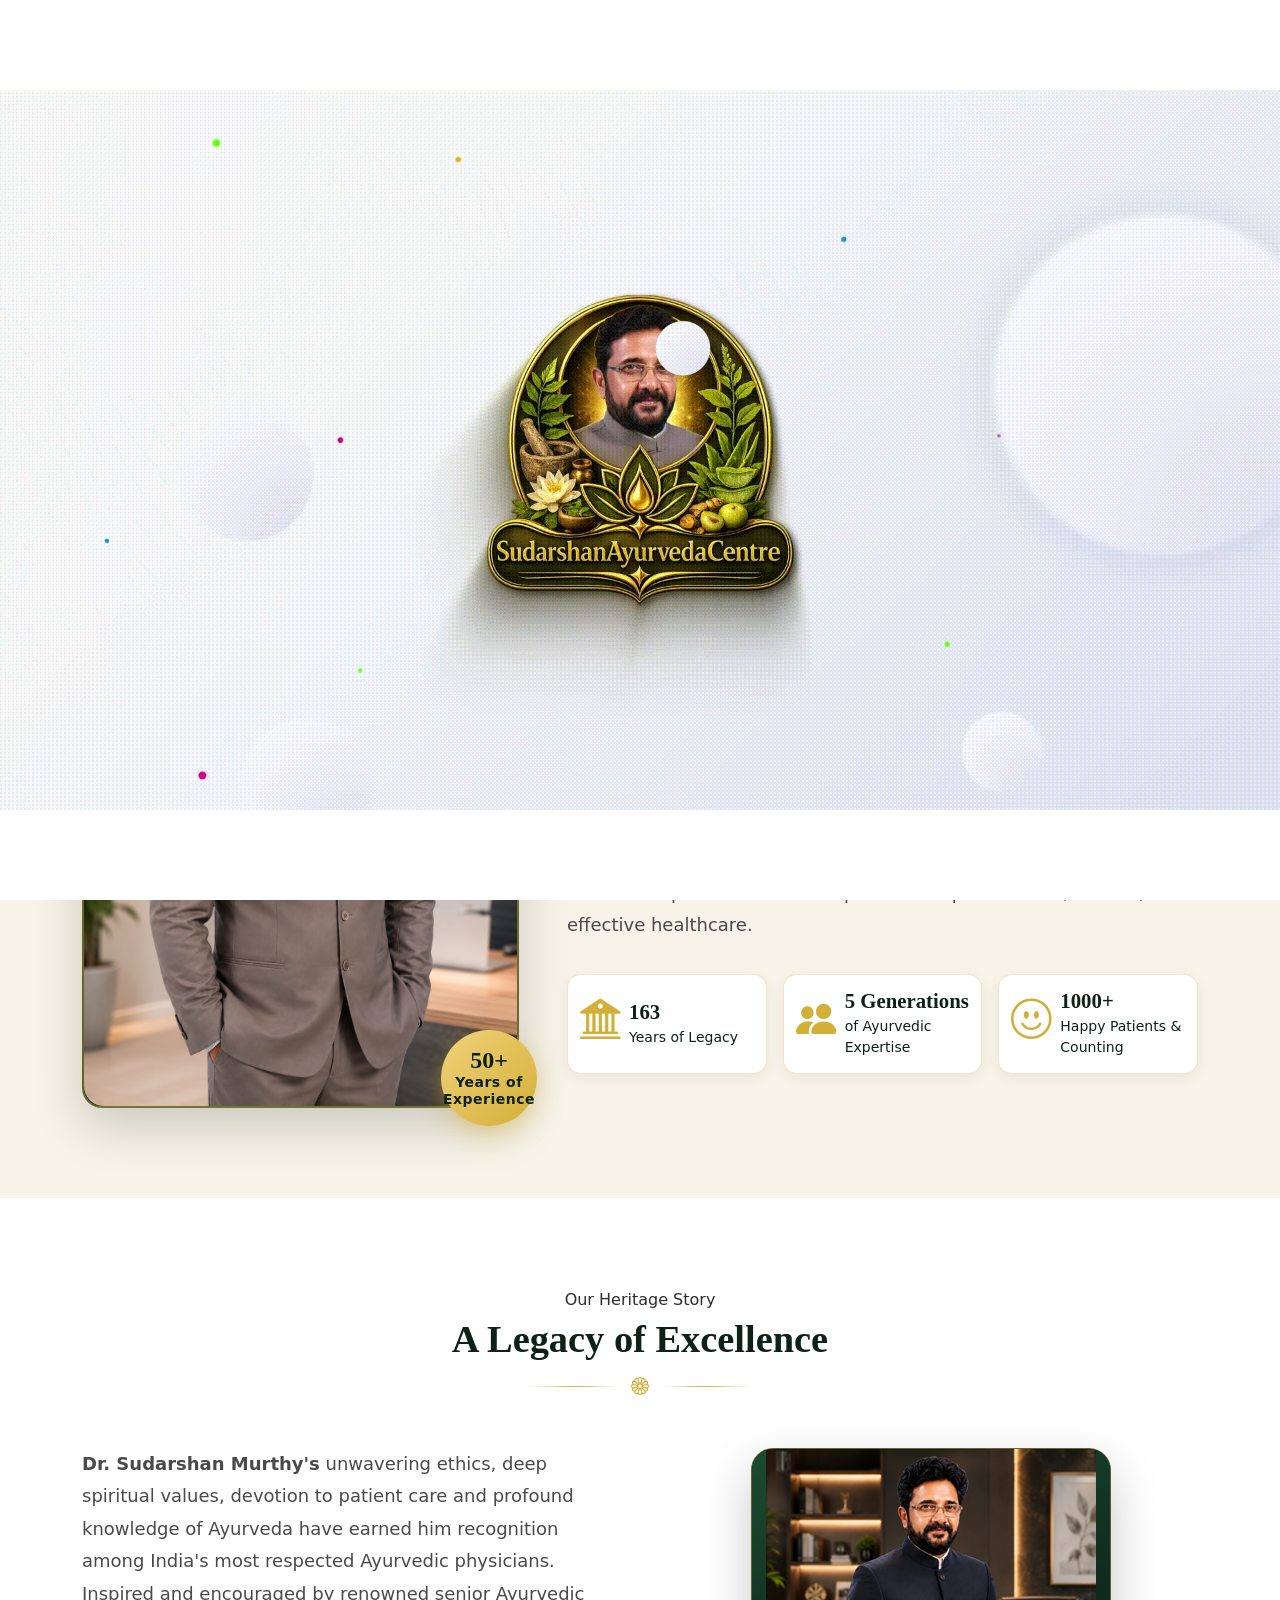
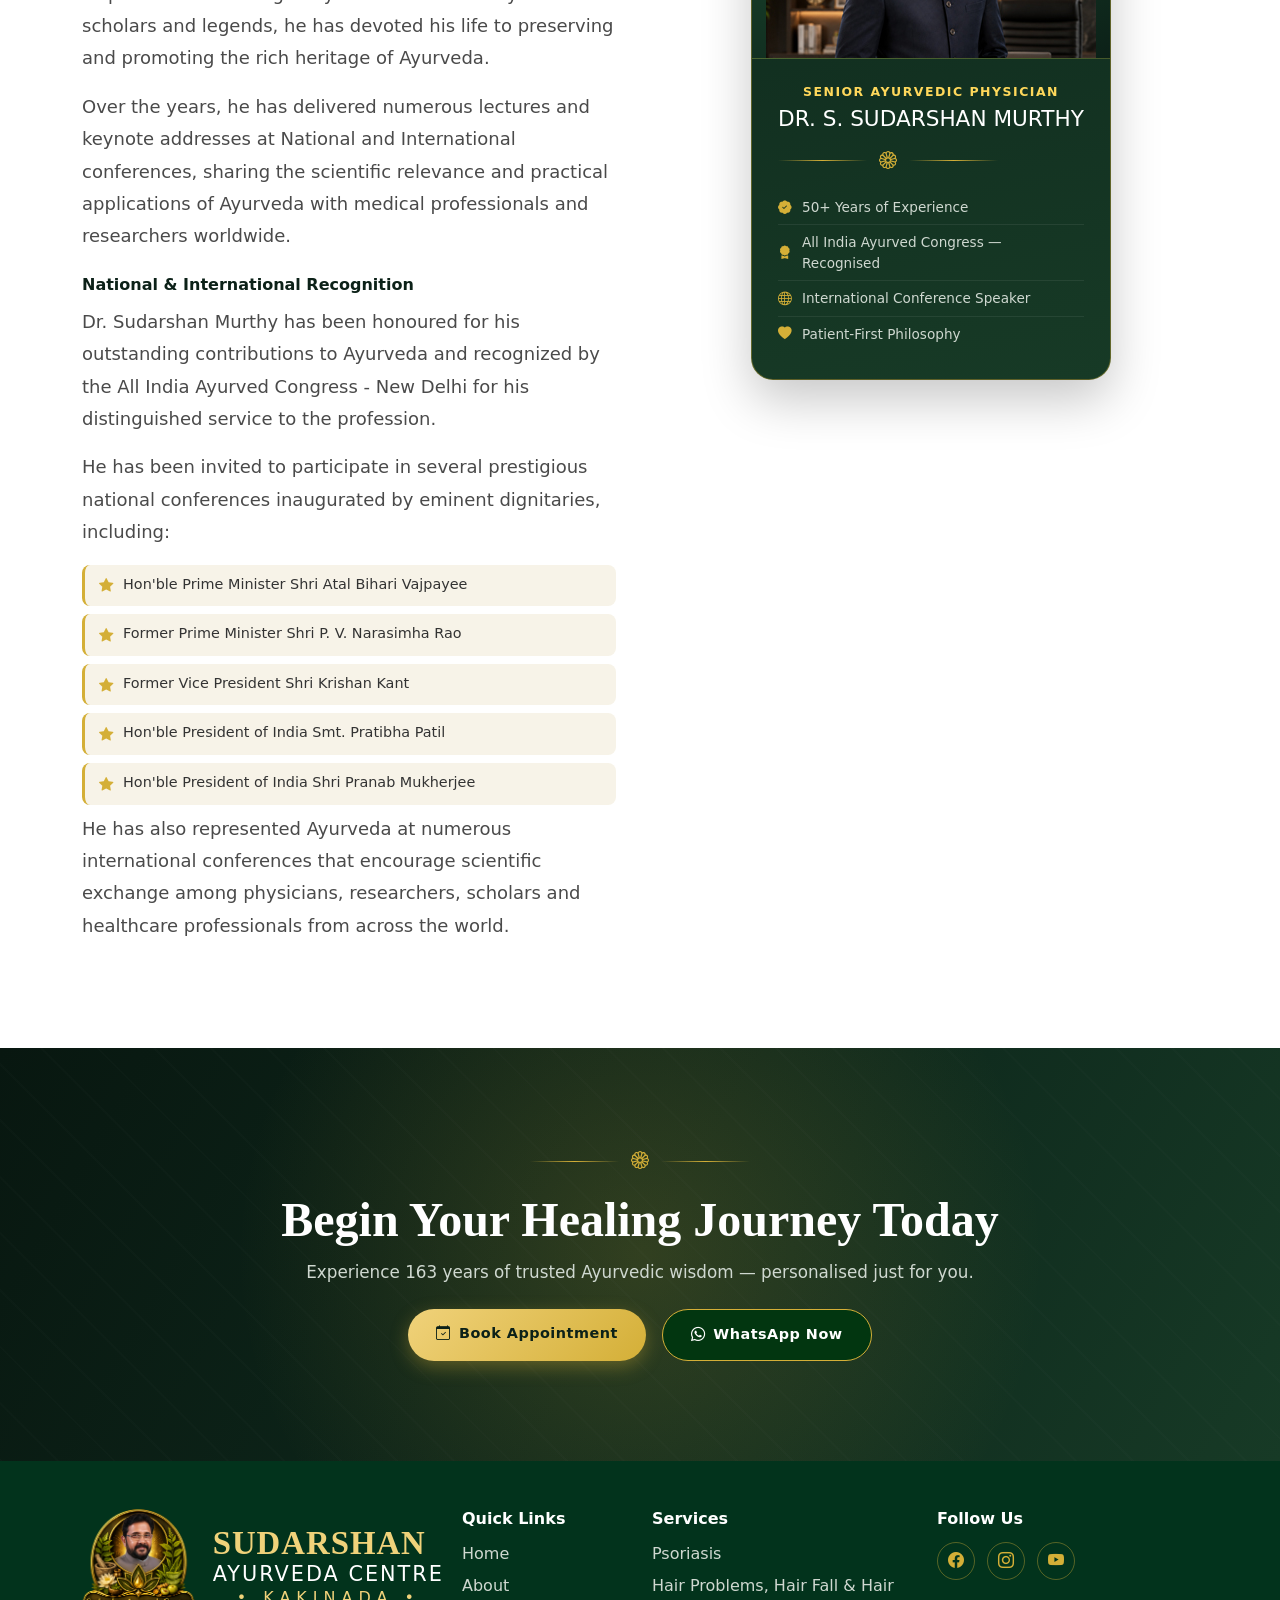
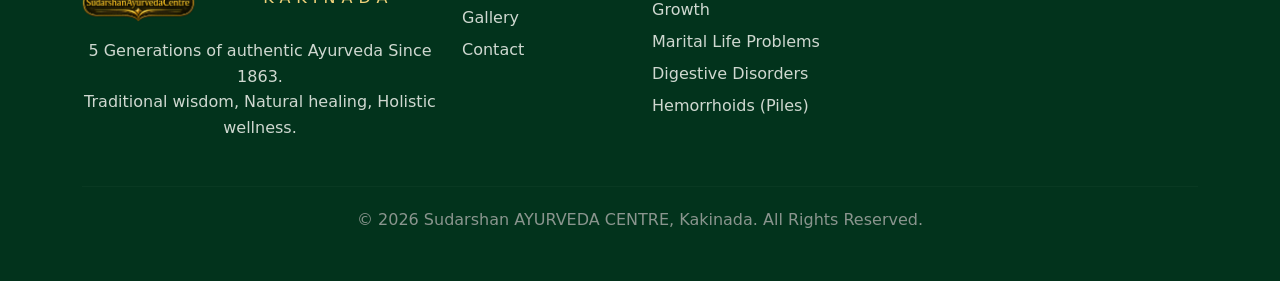
==== commit 1a96476a: "fixed loader for mobile" ====
--- a/about.html
+++ b/about.html
@@ -20,6 +20,13 @@
   <link rel="stylesheet" href="styles/about.css">
 </head>
 <body>
+
+   <div class="loader" id="siteLoader">
+  <img src="./images/icons/Logo-Web.gif" alt="Loading..." class="loader-gif">
+</div>
+<div class="loader2" id="siteLoader2">
+  <img src="./images/icons/Logo-Mobile.gif" alt="Loading..." class="loader-gif2">
+</div>
 
   <!-- ===== NAVBAR (reused from index) ===== -->
  <!-- ===== HEADER / NAVBAR ===== -->
--- a/styles/style.css
+++ b/styles/style.css
@@ -1125,6 +1125,7 @@
   margin: auto;
   text-align: center;
   display: block;
+  height: 100%;
 }
 
 .loader{
@@ -1418,7 +1419,7 @@
 @media (max-width: 575.98px) {
   .hero-section {
     padding: 0;
-    height: 94vh;
+    height: 100vh;
   }
 
   .hero-shell {
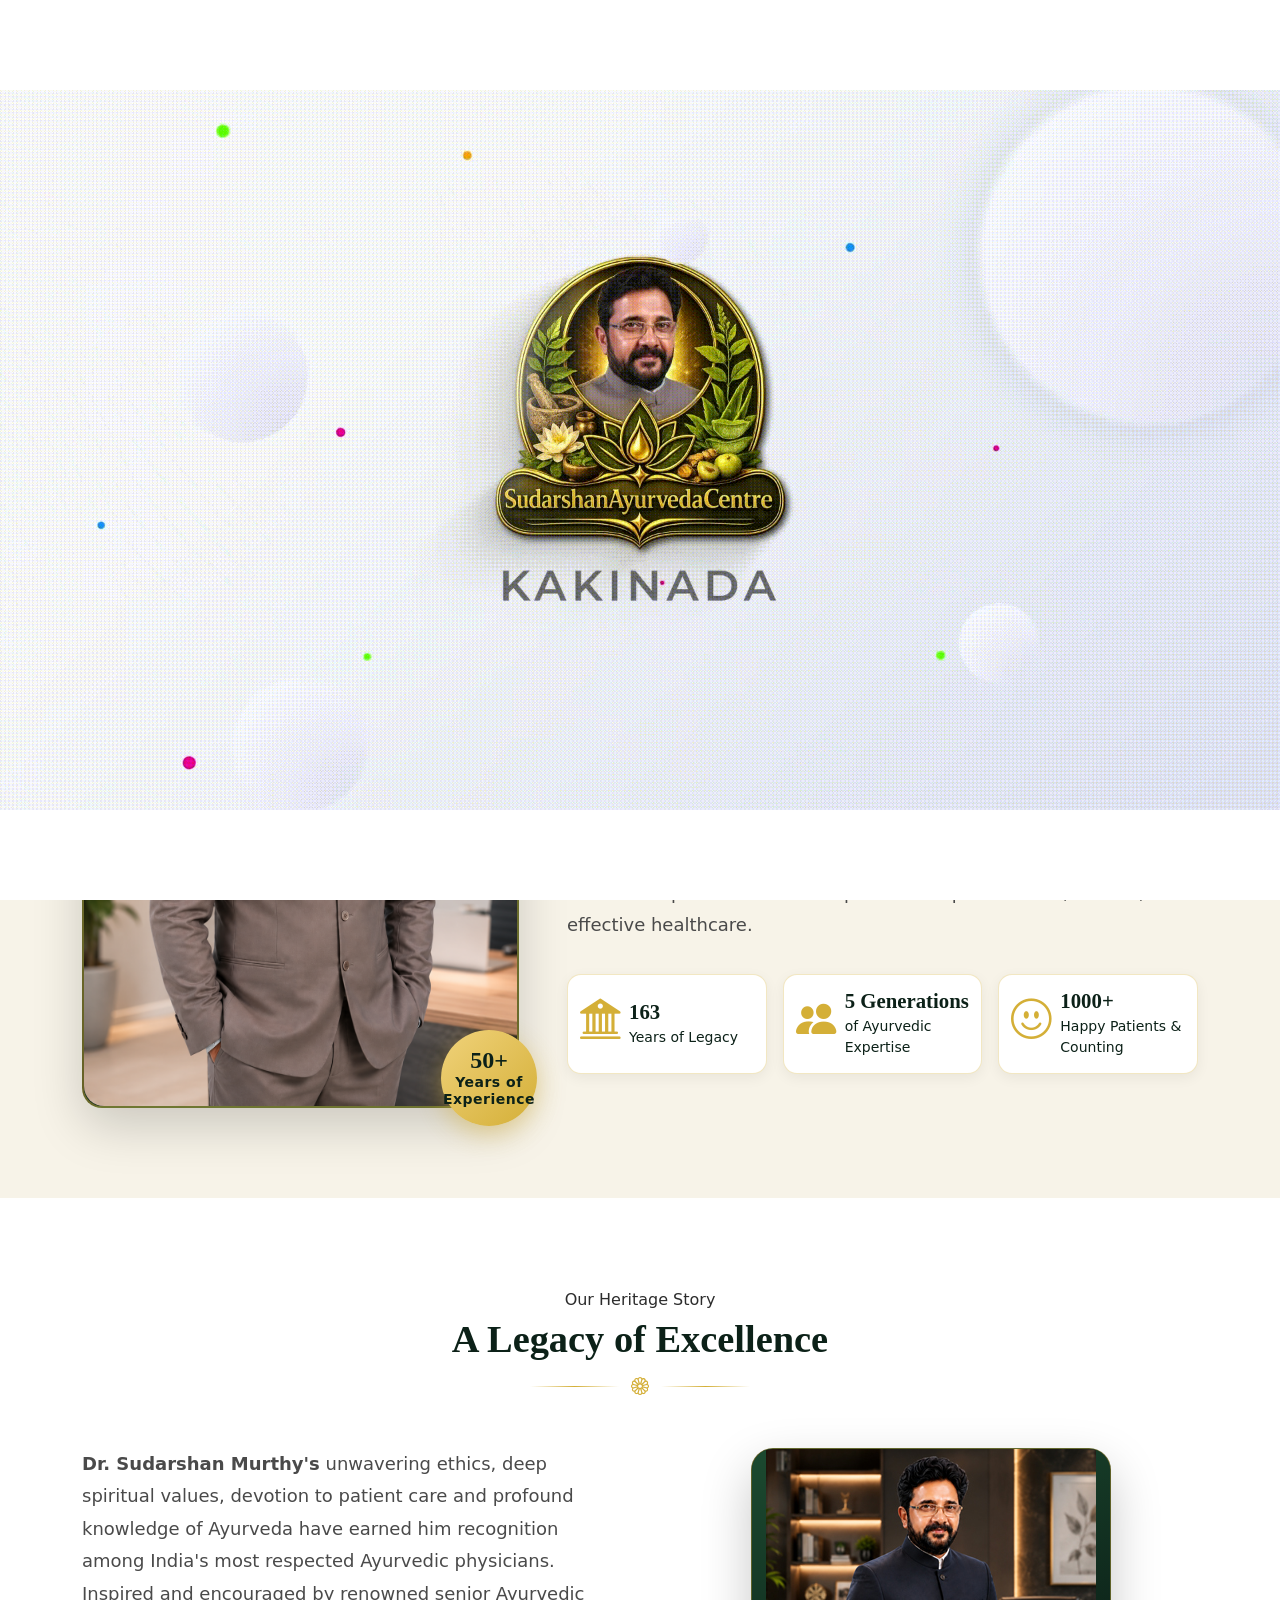
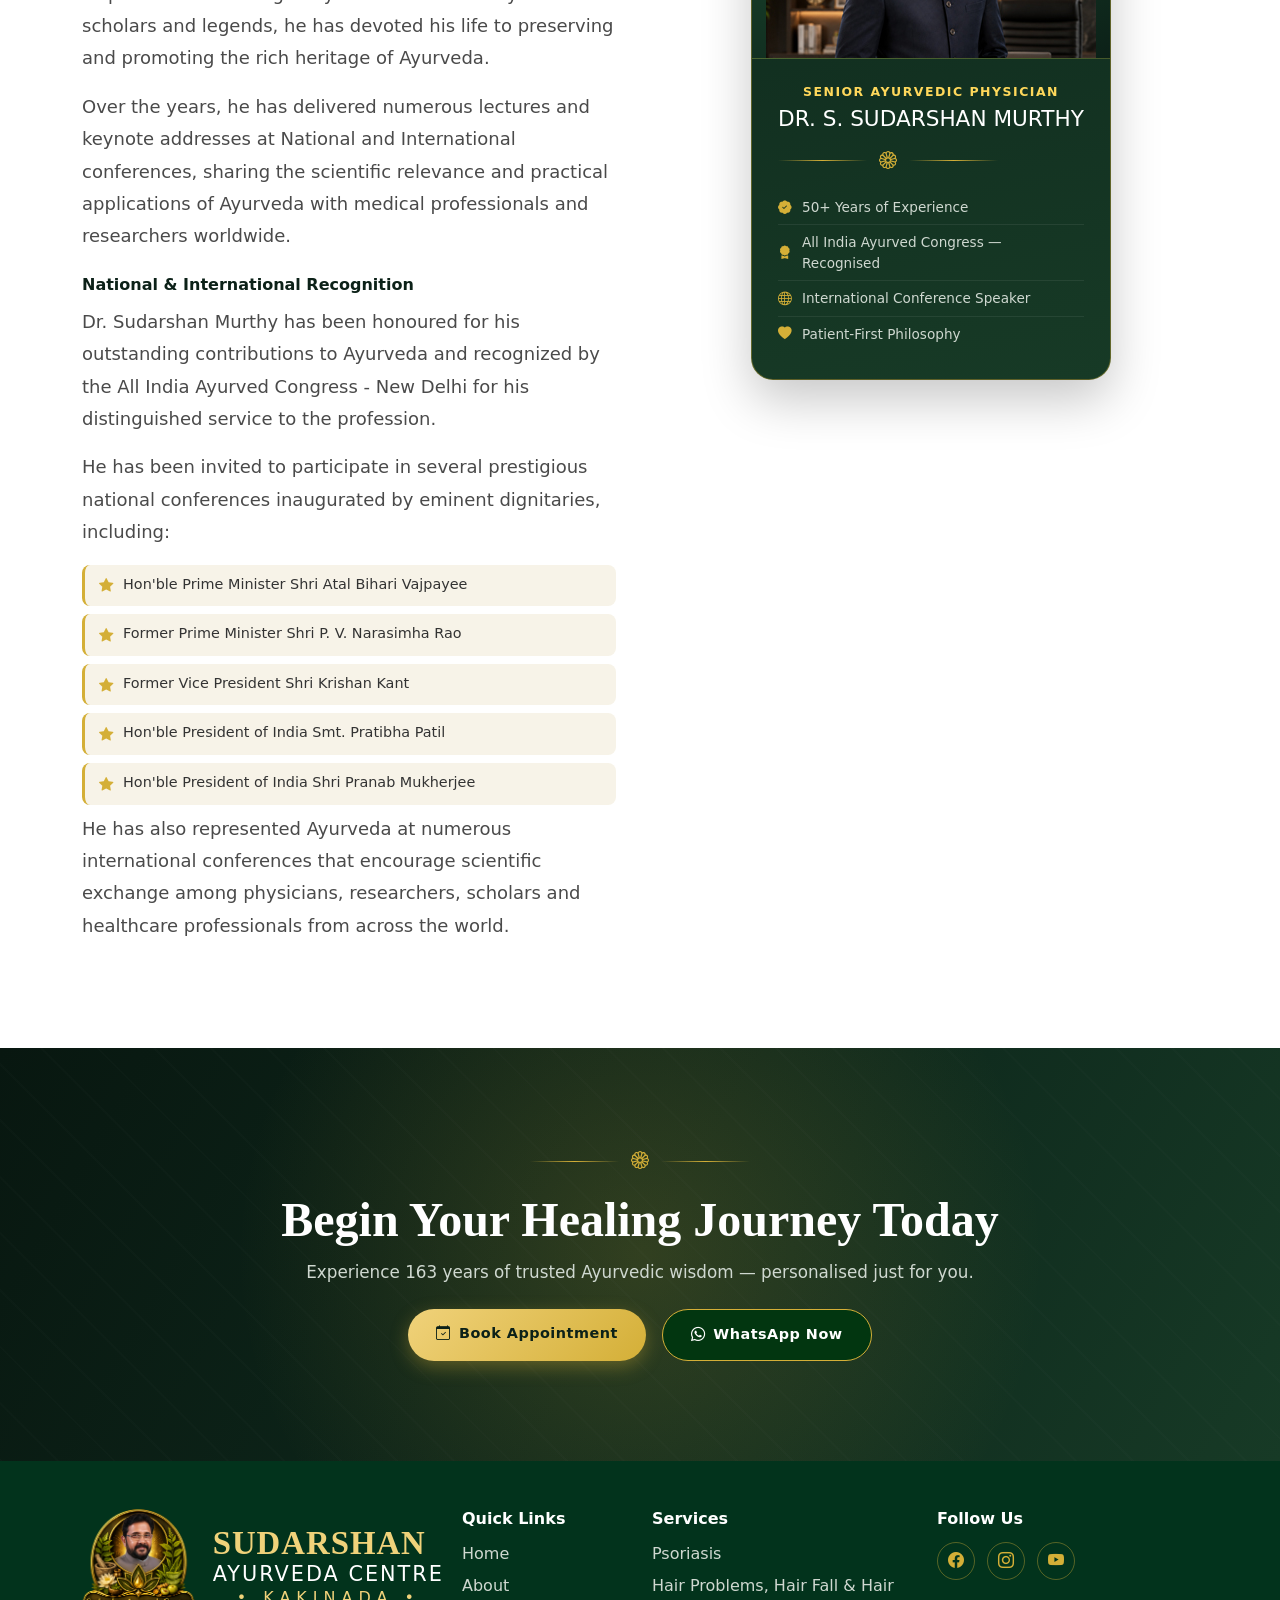
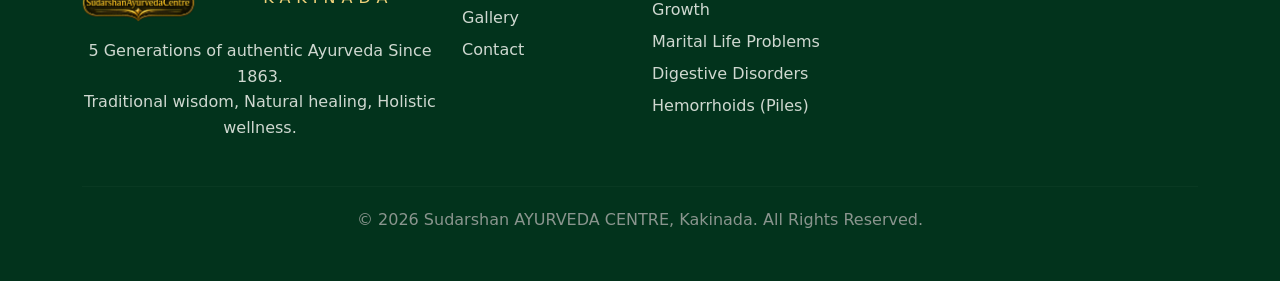
==== commit 3e161b51: "added home responsive for hero section" ====
--- a/about.html
+++ b/about.html
@@ -166,7 +166,7 @@
         <div class="ornament-divider mx-auto"><span></span><i class="bi bi-flower1"></i><span></span></div>
       </div>
 
-      <div class="row g-5 align-items-start">
+      <div class="row g-5 align-items-start flex-column-reverse flex-lg-row">
         <div class="col-lg-6" data-reveal="right">
           <p class="body-text">
             <strong>Dr. Sudarshan Murthy's</strong> unwavering ethics, deep spiritual values, devotion to patient care and
--- a/styles/style.css
+++ b/styles/style.css
@@ -1125,7 +1125,7 @@
   margin: auto;
   text-align: center;
   display: block;
-  height: 100%;
+  
 }
 
 .loader{
@@ -1156,6 +1156,13 @@
   .hero-bottom img{
   width: 30px;
   height: 30px;
+}
+
+.about-hero, .svc-hero, .glr-hero, .ctn-hero{
+  padding:20px !important;  
+}
+.about-hero .ornament-divider, .svc-hero .ornament-divider, .glr-hero .ornament-divider, .ctn-hero .ornament-divider {
+  display:none;
 }
 }
 
@@ -1427,8 +1434,8 @@
   }
 
   .hero-copy {
-    padding: 0 12px;
-    display: none;
+    padding: 40px 12px 0;
+    /* display: none; */
   }
 
   .hero-brand-lockup {
@@ -1441,21 +1448,23 @@
   }
 
   .hero-brand-text h1 {
-    font-size: clamp(2.85rem, 15.8vw, 4.7rem);
+    font-size: clamp(2.85rem, 10vw, 4.7rem);
   }
 
   .hero-brand-text p {
-    font-size: clamp(1.18rem, 6.4vw, 2.05rem);
+    font-size: clamp(1.18rem, 5vw, 2.05rem);
     letter-spacing: 0.08em;
   }
 
   .hero-legacy {
-    font-size: clamp(1.52rem, 7.4vw, 2.15rem);
+    /* font-size: clamp(1.52rem, 7.4vw, 2.15rem); */
+    font-size:  clamp(0.9rem, 2.4vw, 2.15rem);;
   }
 
   .hero-doctor {
     width: min(88vw, 390px);
     margin-top: 14px;
+    margin-left: -30px;
   }
 
   .hero-details {
--- a/styles/about.css
+++ b/styles/about.css
@@ -433,8 +433,13 @@
     padding: 14px 12px;
   }
   .dr-profile-card { max-width: 100%; }
-  .dr-profile-card__photo { height: 180px; }
+  .dr-profile-card__photo { height: fit-content; }
+  /* .dr-profile-card__photo { height: 180px; } */
   .dignitary-list li { font-size: 0.86rem; }
+  .dr-profile-card__photo img{
+    width:100%;
+    height: 100%;
+  }
 }
 
 /* ==========================================================================
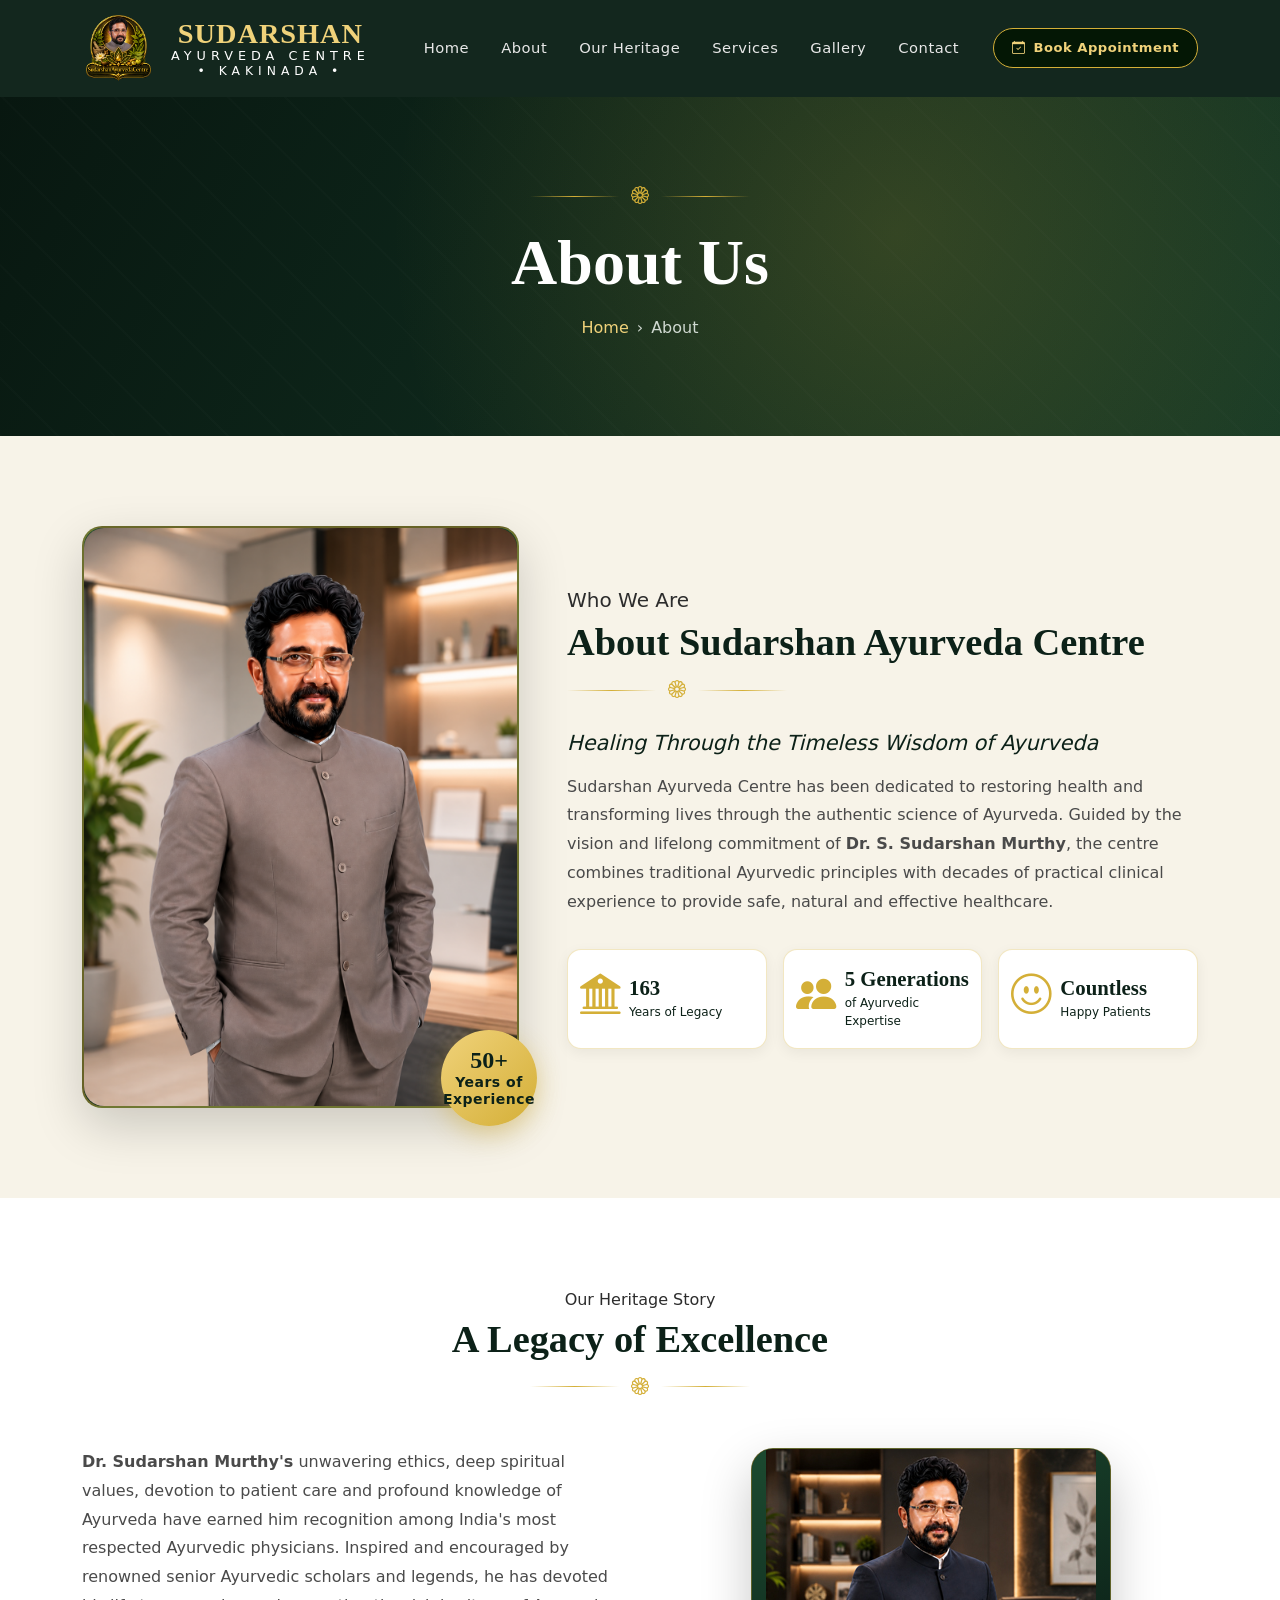
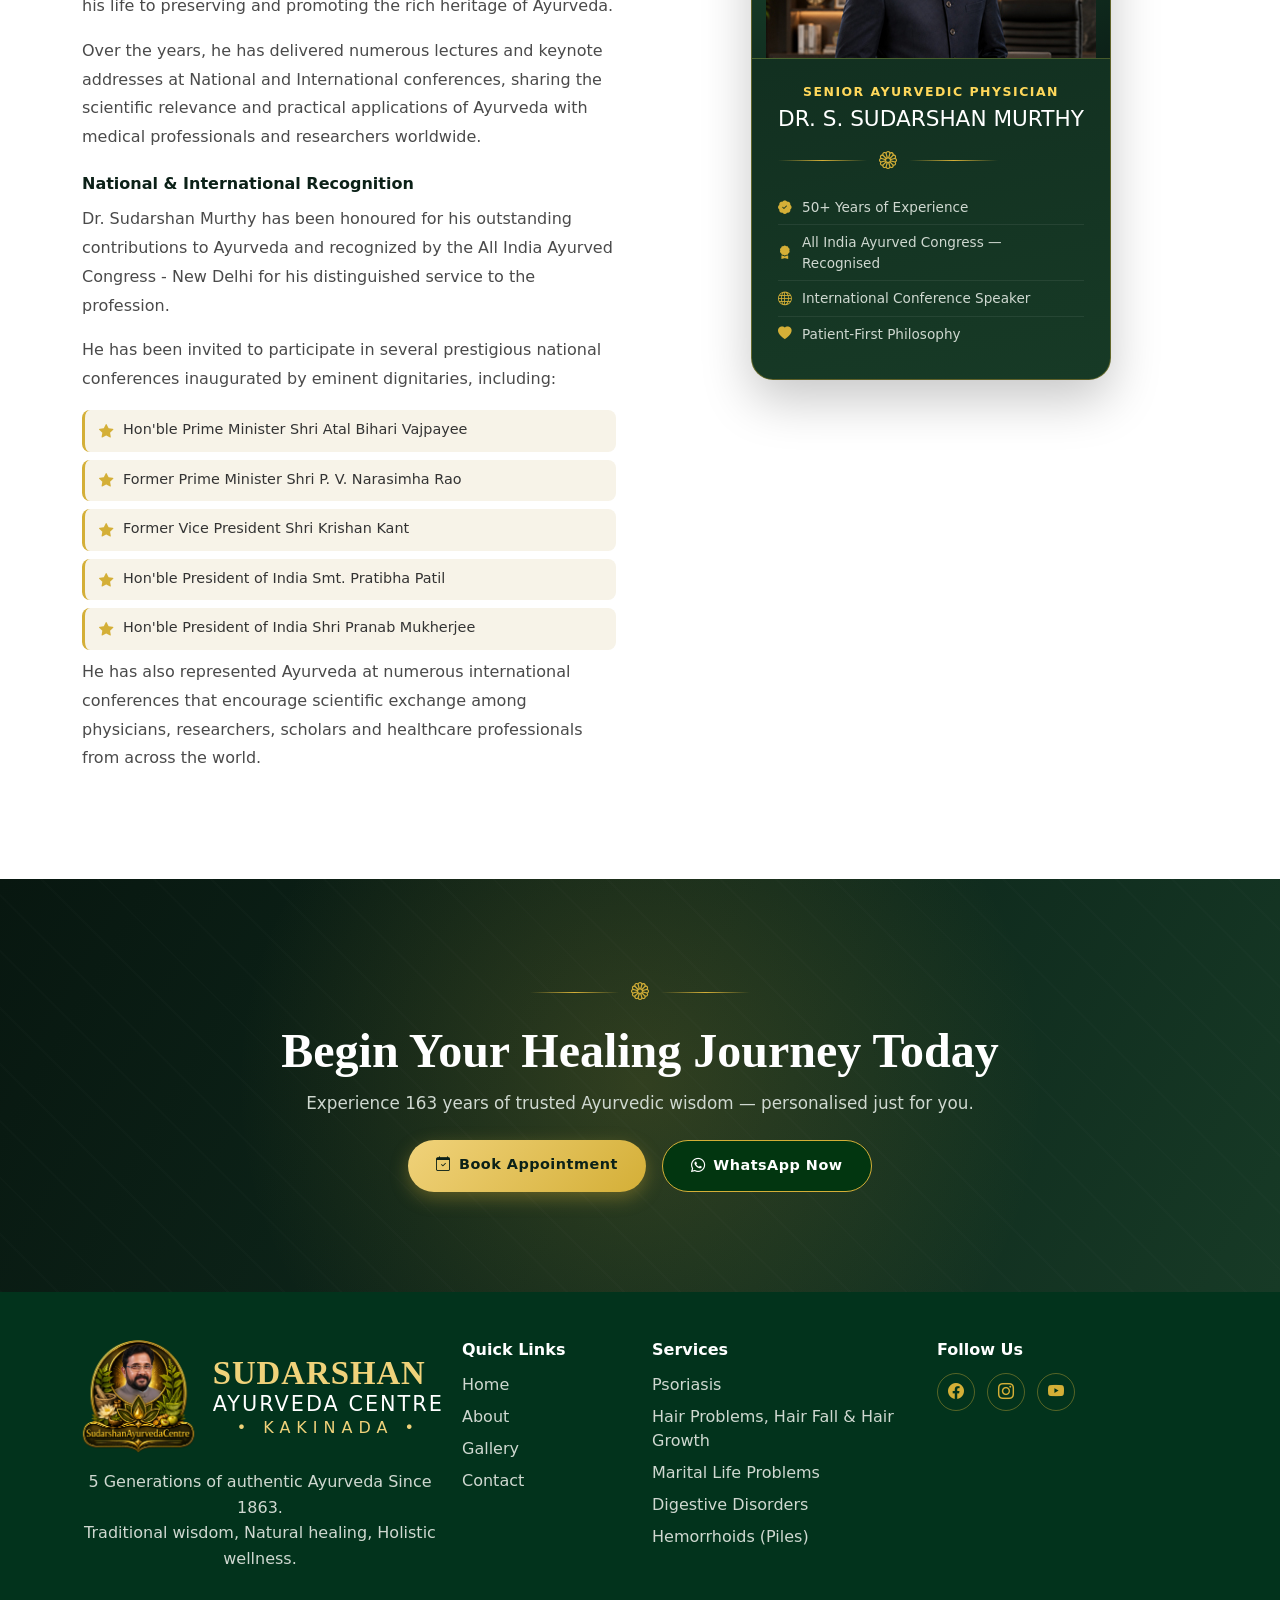
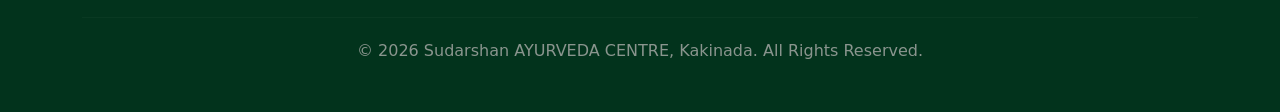
==== commit 6e9c272d: "added new styles" ====
--- a/about.html
+++ b/about.html
@@ -114,7 +114,7 @@
             Sudarshan Ayurveda Centre has been dedicated to restoring health and transforming lives through
             the authentic science of Ayurveda. Guided by the vision and lifelong commitment of
             <strong>Dr. S. Sudarshan Murthy</strong>, the centre combines traditional Ayurvedic principles
-            with decades of practical clinical experience to provide safe, natural, and effective healthcare.
+            with decades of practical clinical experience to provide safe, natural and effective healthcare.
           </p>
           <!-- Quick stats row -->
            <div class="row g-3 mt-2">
@@ -146,7 +146,7 @@
               <div class="mini-stat">
                 <i class="bi bi-emoji-smile"></i>
                 <div class="mini-stat__content">
-                  <h5>1000+</h5><p>Happy Patients & Counting</p>
+                  <h5>Countless</h5><p>Happy Patients</p>
                 </div>
               </div>
             </div>
--- a/styles/style.css
+++ b/styles/style.css
@@ -542,7 +542,7 @@
   /* font-family: ; */
   font-family: 'Cinzel';
   /* font-size: clamp(4.2rem, 8.1vw, 9.4rem); */
-      font-size: clamp(2rem, 5.4vw, 9.4rem);
+      font-size: clamp(2rem, 4vw, 9.4rem);
   font-weight: 800;
   line-height: 0.9;
   text-transform: uppercase;
@@ -564,7 +564,8 @@
   font-family: 'Cinzel';
 
   /* font-size: clamp(2rem, 3.9vw, 4.35rem); */
-  font-size: clamp(2rem, 3.3vw, 4.35rem);
+  /* font-size: clamp(2rem, 3.3vw, 4.35rem); */
+  font-size: clamp(1.92rem, 2.4vw, 4.35rem);
   line-height: 0.98;
   letter-spacing: 0.12em;
   text-transform: uppercase;
@@ -594,7 +595,7 @@
   /* font-family: var(--font-heading); */
   /* font-family: system-ui, -apple-system, BlinkMacSystemFont, 'Segoe UI', Roboto, Oxygen, Ubuntu, Cantarell, 'Open Sans', 'Helvetica Neue', sans-serif; */
   /* font-size: clamp(1.65rem, 2.55vw, 3.25rem); */
-  font-size: clamp(1.65rem, 1.6vw, 3.25rem);
+  font-size: clamp(1.5rem, 1.6vw, 3.25rem);
   font-weight: 800;
   line-height: 1.08;
   text-transform: uppercase;
@@ -657,8 +658,10 @@
 }
 
 .hero-stat-logo{
-    width: clamp(1.72rem, 8vw, 4.35rem);
-    height: clamp(1.72rem, 8vw, 4.35rem);
+    /* width: clamp(1.72rem, 8vw, 4.35rem);
+    height: clamp(1.72rem, 8vw, 4.35rem); */
+    width: clamp(1.72rem, 8vw, 3rem);
+    height: clamp(1.72rem, 8vw, 3rem);
     margin-bottom: 6px;
   }
 .hero-stat:last-child {
@@ -901,7 +904,7 @@
   color:#fff;
   border:3px solid #fff;
 }
-.service-card h4 { font-weight: 500; color: var(--color-dark-green); margin-bottom: 10px; text-align: center;  color:#fff; font-family: system-ui, -apple-system, BlinkMacSystemFont, 'Segoe UI', Roboto, Oxygen, Ubuntu, Cantarell, 'Open Sans', 'Helvetica Neue', sans-serif;}
+.service-card h4 { font-size: 20px; font-weight: 500; color: var(--color-dark-green); margin-bottom: 10px; text-align: center;  color:#fff; font-family: system-ui, -apple-system, BlinkMacSystemFont, 'Segoe UI', Roboto, Oxygen, Ubuntu, Cantarell, 'Open Sans', 'Helvetica Neue', sans-serif;}
 .service-card p { color: #555; font-size: 0.92rem; margin: 0; line-height: 1.6; }
 
 /* ===== TESTIMONIALS SECTION ===== */
@@ -1120,8 +1123,8 @@
 }
 
 .loader-gif2 {
-  width: 100% !important;
-  max-width: 100% !important;
+  width: 1260% !important;
+  max-width: 126% !important;
   margin: auto;
   text-align: center;
   display: block;
@@ -1336,7 +1339,8 @@
 
   .hero-stats {
     width: min(100%, 720px);
-    margin: 0 auto 18px;
+    /* margin: 0 auto 18px; */
+            margin: -140px auto 10px;
     border-radius: 18px;
   }
 
@@ -1428,6 +1432,9 @@
     padding: 0;
     height: 100vh;
   }
+  .hero-bottom{
+    display: none;
+  }
 
   .hero-shell {
     padding-top: 0px;
@@ -1439,20 +1446,24 @@
   }
 
   .hero-brand-lockup {
-    justify-content: flex-start;
+    /* justify-content: flex-start; */
+    justify-content: center;
   }
 
   .hero-emblem {
     width: 112px;
     flex: 0 0 auto;
   }
-
+.about-badge__txt{
+  font-size: 12px;;
+}
   .hero-brand-text h1 {
     font-size: clamp(2.85rem, 10vw, 4.7rem);
+    color: #fff !important;
   }
 
   .hero-brand-text p {
-    font-size: clamp(1.18rem, 5vw, 2.05rem);
+    font-size: clamp(1.8rem, 5vw, 2.05rem);
     letter-spacing: 0.08em;
   }
 
--- a/styles/about.css
+++ b/styles/about.css
@@ -19,7 +19,8 @@
   color: #4a4a4a;
   line-height: 1.8;
   margin-bottom: 16px;
-  font-size: 18px;
+  /* 16px; */
+  font-size: 16px;
 }
 
 /* ---- Scroll reveal base ---- */
@@ -167,7 +168,7 @@
   margin-bottom: 2px;
 }
 /* .mini-stat p { font-size: 0.72rem; color: #666; margin: 0; font-weight: 800;} */
-.mini-stat p { font-size: 14px; color:  var(--color-dark-green); margin: 0; }
+.mini-stat p { font-size: 12px; color:  var(--color-dark-green); margin: 0; }
 
 /* ==========================================================================
    SECTION 3 — HERITAGE / DR. PROFILE
